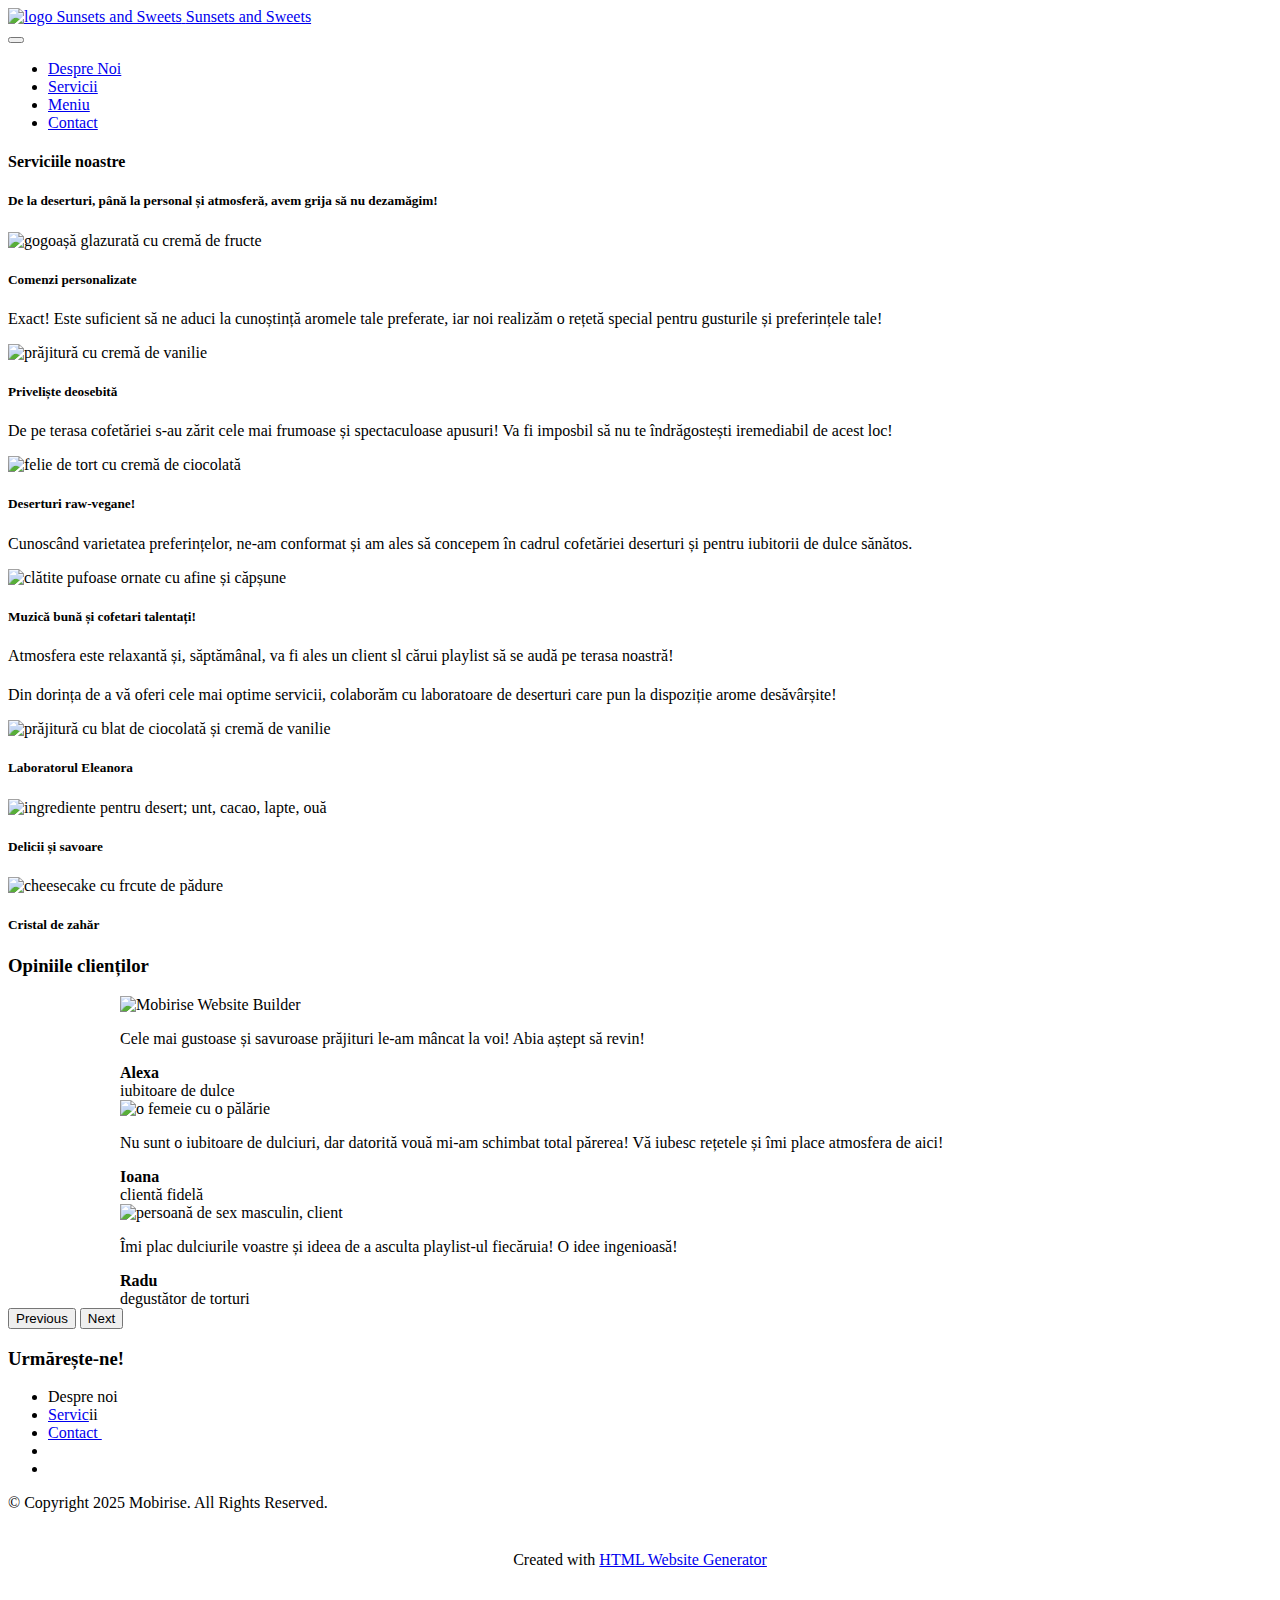
==== page1.html @ 1d91d7eb "Add files via upload" ====
<!DOCTYPE html>
<html  >
<head>
  <!-- Site made with Mobirise Website Builder v5.7.4, https://mobirise.com -->
  <meta charset="UTF-8">
  <meta http-equiv="X-UA-Compatible" content="IE=edge">
  <meta name="generator" content="Mobirise v5.7.4, mobirise.com">
  <meta name="viewport" content="width=device-width, initial-scale=1, minimum-scale=1">
  <link rel="shortcut icon" href="assets/images/logo1-96x96.png" type="image/x-icon">
  <meta name="description" content="">
  
  
  <title>Servicii</title>
  <link rel="stylesheet" href="assets/web/assets/mobirise-icons2/mobirise2.css">
  <link rel="stylesheet" href="assets/bootstrap/css/bootstrap.min.css">
  <link rel="stylesheet" href="assets/bootstrap/css/bootstrap-grid.min.css">
  <link rel="stylesheet" href="assets/bootstrap/css/bootstrap-reboot.min.css">
  <link rel="stylesheet" href="assets/socicon/css/styles.css">
  <link rel="stylesheet" href="assets/dropdown/css/style.css">
  <link rel="stylesheet" href="assets/theme/css/style.css">
  <link rel="preload" href="https://fonts.googleapis.com/css?family=Jost:100,200,300,400,500,600,700,800,900,100i,200i,300i,400i,500i,600i,700i,800i,900i&display=swap" as="style" onload="this.onload=null;this.rel='stylesheet'">
  <noscript><link rel="stylesheet" href="https://fonts.googleapis.com/css?family=Jost:100,200,300,400,500,600,700,800,900,100i,200i,300i,400i,500i,600i,700i,800i,900i&display=swap"></noscript>
  <link rel="preload" href="https://fonts.googleapis.com/css?family=Montserrat:100,200,300,400,500,600,700,800,900,100i,200i,300i,400i,500i,600i,700i,800i,900i&display=swap" as="style" onload="this.onload=null;this.rel='stylesheet'">
  <noscript><link rel="stylesheet" href="https://fonts.googleapis.com/css?family=Montserrat:100,200,300,400,500,600,700,800,900,100i,200i,300i,400i,500i,600i,700i,800i,900i&display=swap"></noscript>
  <link rel="preload" as="style" href="assets/mobirise/css/mbr-additional.css"><link rel="stylesheet" href="assets/mobirise/css/mbr-additional.css" type="text/css">

  
  
  
</head>
<body>
  
  <section data-bs-version="5.1" class="menu menu1 cid-ts4iaULDXA" once="menu" id="menu1-11">
    

    <nav class="navbar navbar-dropdown navbar-fixed-top navbar-expand-lg">
        <div class="container">
            <div class="navbar-brand">
                <span class="navbar-logo">
                    <a href="https://mobiri.se">
                        <img src="assets/images/logo1-96x96.png" alt="logo Sunsets and Sweets" style="height: 3rem;">
                    </a>
                </span>
                <span class="navbar-caption-wrap"><a class="navbar-caption text-black text-primary display-7" href="index.html">Sunsets and Sweets</a></span>
            </div>
            <button class="navbar-toggler" type="button" data-toggle="collapse" data-bs-toggle="collapse" data-target="#navbarSupportedContent" data-bs-target="#navbarSupportedContent" aria-controls="navbarNavAltMarkup" aria-expanded="false" aria-label="Toggle navigation">
                <div class="hamburger">
                    <span></span>
                    <span></span>
                    <span></span>
                    <span></span>
                </div>
            </button>
            <div class="collapse navbar-collapse" id="navbarSupportedContent">
                <ul class="navbar-nav nav-dropdown nav-right" data-app-modern-menu="true"><li class="nav-item"><a class="nav-link link text-black text-primary display-4" href="index.html">Despre Noi</a></li><li class="nav-item"><a class="nav-link link text-black text-primary display-4" href="page1.html">
                            Servicii</a></li>
                    <li class="nav-item"><a class="nav-link link text-black text-primary display-4" href="page2.html">Meniu</a>
                    </li><li class="nav-item"><a class="nav-link link text-black text-primary display-4" href="page3.html">Contact</a></li></ul>
                
                
            </div>
        </div>
    </nav>
</section>

<section data-bs-version="5.1" class="gallery3 cid-trMsyfIGLp" id="gallery3-n">
    
    
    <div class="container-fluid">
        <div class="mbr-section-head">
            <h4 class="mbr-section-title mbr-fonts-style align-center mb-0 display-2">
                <strong>Serviciile noastre</strong></h4>
            <h5 class="mbr-section-subtitle mbr-fonts-style align-center mb-0 mt-2 display-5">De la deserturi, până la personal și atmosferă, avem grija să nu dezamăgim!</h5>
        </div>
        <div class="row mt-4">
            <div class="item features-image сol-12 col-md-6 col-lg-3">
                <div class="item-wrapper">
                    <div class="item-img">
                        <img src="assets/images/gogoasa1.jpg" alt="gogoașă glazurată cu cremă de fructe">
                    </div>
                    <div class="item-content">
                        <h5 class="item-title mbr-fonts-style display-5">Comenzi personalizate</h5>
                        
                        <p class="mbr-text mbr-fonts-style mt-3 display-7">Exact! Este suficient să ne aduci la cunoștință aromele tale preferate, iar noi realizăm o rețetă special pentru gusturile și preferințele tale!</p>
                    </div>
                    
                </div>
            </div>
            <div class="item features-image сol-12 col-md-6 col-lg-3">
                <div class="item-wrapper">
                    <div class="item-img">
                        <img src="assets/images/vanilie.jpg" alt="prăjitură cu cremă de vanilie">
                    </div>
                    <div class="item-content">
                        <h5 class="item-title mbr-fonts-style display-5">Priveliște deosebită</h5>
                        
                        <p class="mbr-text mbr-fonts-style mt-3 display-7">De pe terasa cofetăriei s-au zărit cele mai frumoase și spectaculoase apusuri! Va fi imposbil să nu te îndrăgostești iremediabil de acest loc!</p>
                    </div>
                    
                </div>
            </div>
            <div class="item features-image сol-12 col-md-6 col-lg-3">
                <div class="item-wrapper">
                    <div class="item-img">
                        <img src="assets/images/cake-1.jpg" alt="felie de tort cu cremă de ciocolată">
                    </div>
                    <div class="item-content">
                        <h5 class="item-title mbr-fonts-style display-5">Deserturi raw-vegane!<strong></strong></h5>
                        
                        <p class="mbr-text mbr-fonts-style mt-3 display-7">Cunoscând varietatea preferințelor, ne-am conformat și am ales să concepem în cadrul cofetăriei deserturi și pentru iubitorii de dulce sănătos.</p>
                    </div>
                    
                </div>
            </div>
            <div class="item features-image сol-12 col-md-6 col-lg-3">
                <div class="item-wrapper">
                    <div class="item-img">
                        <img src="assets/images/fluffy22.jpg" alt="clătite pufoase ornate cu afine și căpșune" title="">
                    </div>
                    <div class="item-content">
                        <h5 class="item-title mbr-fonts-style display-5">Muzică bună și cofetari talentați!</h5>
                        
                        <p class="mbr-text mbr-fonts-style mt-3 display-7">Atmosfera este relaxantă și, săptămânal, va fi ales un client sl cărui playlist să se audă pe terasa noastră!</p>
                    </div>
                    
                </div>
            </div>
        </div>
    </div>
</section>

<section data-bs-version="5.1" class="content5 cid-ts44jrWqk8" id="content5-z">
    
    <div class="container">
        <div class="row justify-content-center">
            <div class="col-md-12 col-lg-10">
                
                <h4 class="mbr-section-subtitle mbr-fonts-style mb-4 display-5"></h4>
                <p class="mbr-text mbr-fonts-style display-7">Din dorința de a vă oferi cele mai optime servicii, colaborăm cu laboratoare de deserturi care pun la dispoziție arome desăvârșite!</p>
            </div>
        </div>
    </div>
</section>

<section data-bs-version="5.1" class="clients2 cid-ts3I6f1Ilp" id="clients2-w">

    

    
    
    <div class="container">
        <div class="row justify-content-center">
            <div class="card col-12 col-md-6 col-lg-4">
                <div class="card-wrapper">
                    <div class="img-wrapper">
                        <img src="assets/images/mbr-280x187.jpg" alt="prăjitură cu blat de ciocolată și cremă de vanilie">
                    </div>
                    <div class="card-box align-center">
                        
                        <h5 class="card-title mbr-fonts-style mb-3 display-5">
                            <strong>Laboratorul Eleanora</strong></h5>
                        <p class="mbr-text mbr-fonts-style mb-4 display-4"></p>
                        <div class="mbr-section-btn mt-3"><a class="btn btn-primary-outline display-4" href="https://mobiri.se"></a></div>
                    </div>
                </div>
            </div>
            <div class="card col-12 col-md-6 col-lg-4">
                <div class="card-wrapper">
                    <div class="img-wrapper">
                        <img src="assets/images/mbr-1-280x187.jpg" alt="ingrediente pentru desert; unt, cacao, lapte, ouă">
                    </div>
                    <div class="card-box align-center">
                        
                        <h5 class="card-title mbr-fonts-style mb-3 display-5"><strong>Delicii și savoare</strong></h5>
                        <p class="mbr-text mbr-fonts-style mb-4 display-4"></p>
                        <div class="mbr-section-btn mt-3"><a class="btn btn-primary-outline display-4" href="https://mobiri.se"></a></div>
                    </div>
                </div>
            </div>
            <div class="card col-12 col-md-6 col-lg-4">
                <div class="card-wrapper">
                    <div class="img-wrapper">
                        <img src="assets/images/mbr-2-280x187.jpg" alt="cheesecake cu frcute de pădure">
                    </div>
                    <div class="card-box align-center">
                        
                        <h5 class="card-title mbr-fonts-style mb-3 display-5"><strong>Cristal de zahăr</strong></h5>
                        <p class="mbr-text mbr-fonts-style mb-4 display-4"></p>
                        <div class="mbr-section-btn mt-3"><a class="btn btn-primary-outline display-4" href="https://mobiri.se"></a></div>
                    </div>
                </div>
            </div>
            
        </div>
    </div>
</section>

<section data-bs-version="5.1" class="people5 mbr-embla cid-ts43Womy3e" id="people5-y">

    

    
    

    <div class="position-relative text-center">
        <h3 class="mb-4 mbr-fonts-style display-2">
            <strong>Opiniile clienților</strong></h3>

        <div class="embla" data-skip-snaps="true" data-align="center" data-auto-play-interval="5" data-draggable="true">
            <div class="embla__viewport container-fluid">
                <div class="embla__container">
                    <div class="embla__slide slider-image item" style="margin-left: 7rem; margin-right: 7rem;">
                        <div class="user">
                            <div class="user_image">
                                <div class="item-wrapper position-relative">
                                    <img src="assets/images/team3.jpg" alt="Mobirise Website Builder">
                                </div>
                            </div>
                            <div class="user_text mb-4">
                                <p class="mbr-fonts-style display-7">Cele mai gustoase și savuroase prăjituri le-am mâncat la voi! Abia aștept să revin!</p>
                            </div>
                            <div class="user_name mbr-fonts-style mb-2 display-7">
                                <strong>Alexa</strong>
                            </div>
                            <div class="user_desk mbr-fonts-style display-7">iubitoare de dulce</div>
                        </div>
                    </div>
                    <div class="embla__slide slider-image item" style="margin-left: 7rem; margin-right: 7rem;">
                        <div class="user">
                            <div class="user_image">
                                <div class="item-wrapper position-relative">
                                    <img src="assets/images/mbr-400x267.jpg" alt="o femeie cu o pălărie">
                                </div>
                            </div>
                            <div class="user_text mb-4">
                                <p class="mbr-fonts-style display-7">Nu sunt o iubitoare de dulciuri, dar datorită vouă mi-am schimbat total părerea! Vă iubesc rețetele și îmi place atmosfera de aici!<br></p>
                            </div>
                            <div class="user_name mbr-fonts-style mb-2 display-7">
                                <strong>Ioana</strong></div>
                            <div class="user_desk mbr-fonts-style display-7">clientă fidelă</div>
                        </div>
                    </div><div class="embla__slide slider-image item" style="margin-left: 7rem; margin-right: 7rem;">
                        <div class="user">
                            <div class="user_image">
                                <div class="item-wrapper position-relative">
                                    <img src="assets/images/mbr-400x380.png" alt="persoană de sex masculin, client" data-slide-to="2" data-bs-slide-to="3">
                                </div>
                            </div>
                            <div class="user_text mb-4">
                                <p class="mbr-fonts-style display-7">Îmi plac dulciurile voastre și ideea de a asculta playlist-ul fiecăruia! O idee ingenioasă!<br></p>
                            </div>
                            <div class="user_name mbr-fonts-style mb-2 display-7"><strong>Radu</strong></div>
                            <div class="user_desk mbr-fonts-style display-7">degustător de torturi</div>
                        </div>
                    </div>
                    
                </div>
            </div>
            <button class="embla__button embla__button--prev">
                <span class="mobi-mbri mobi-mbri-arrow-prev mbr-iconfont" aria-hidden="true"></span>
                <span class="sr-only visually-hidden visually-hidden">Previous</span>
            </button>
            <button class="embla__button embla__button--next">
                <span class="mobi-mbri mobi-mbri-arrow-next mbr-iconfont" aria-hidden="true"></span>
                <span class="sr-only visually-hidden visually-hidden">Next</span>
            </button>
        </div>
    </div>
</section>

<section data-bs-version="5.1" class="share3 cid-ts4lxhiQmR" id="share3-13">
    
     
    
    
    

    <div class="container">
        <div class="media-container-row">
            <div class="col-12">
                <h3 class="mbr-section-title align-center mb-3 mbr-fonts-style display-5">
                    <strong>Urmărește-ne!</strong>
                </h3>
                <div class="social-list align-center">
                   
                    <a class="iconfont-wrapper bg-facebook m-2 " target="_blank" href="https://www.facebook.com/">
                            <span class="socicon-facebook socicon"></span>
                        </a>
                        <a class="iconfont-wrapper bg-twitter m-2" href="https://twitter.com/home" target="_blank">
                            <span class="socicon-twitter socicon"></span>
                        </a>
                        <a class="iconfont-wrapper bg-instagram m-2" href="https://www.instagram.com/" target="_blank">
                            <span class="socicon-instagram socicon"></span>
                        </a>
                        
                        
                        
                        
                        
                        
                        
                        
                </div>
            </div>
        </div>
    </div>
</section>

<section data-bs-version="5.1" class="footer3 cid-trMpQEcaLB" once="footers" id="footer3-8">

    

    

    <div class="container">
        <div class="media-container-row align-center mbr-white">
            <div class="row row-links">
                <ul class="foot-menu">
                    
                    
                    
                    
                    
                <li class="foot-menu-item mbr-fonts-style display-7">Despre noi</li><li class="foot-menu-item mbr-fonts-style display-7">
                        <a class="text-white" href="#" target="_blank">Servic</a>ii</li><li class="foot-menu-item mbr-fonts-style display-7">
                        <a class="text-white" href="#" target="_blank">Contact&nbsp;</a></li><li class="foot-menu-item mbr-fonts-style display-7"></li><li class="foot-menu-item mbr-fonts-style display-7"></li></ul>
            </div>
            <div class="row social-row">
                <div class="social-list align-right pb-2">
                    
                    
                    
                    
                    
                    
                <div class="soc-item">
                        <a href="https://twitter.com/mobirise" target="_blank">
                            <span class="socicon-twitter socicon mbr-iconfont mbr-iconfont-social"></span>
                        </a>
                    </div><div class="soc-item">
                        <a href="https://www.facebook.com/" target="_blank">
                            <span class="mbr-iconfont mbr-iconfont-social socicon-facebook socicon"></span>
                        </a>
                    </div><div class="soc-item">
                        <a href="https://www.youtube.com/" target="_blank">
                            <span class="mbr-iconfont mbr-iconfont-social socicon-youtube socicon"></span>
                        </a>
                    </div><div class="soc-item">
                        <a href="https://instagram.com/" target="_blank">
                            <span class="mbr-iconfont mbr-iconfont-social socicon-instagram socicon"></span>
                        </a>
                    </div><div class="soc-item">
                        <a href="https://plus.google.com/" target="_blank">
                            <span class="mbr-iconfont mbr-iconfont-social socicon-googleplus socicon"></span>
                        </a>
                    </div><div class="soc-item">
                        <a href="https://www.behance.net/" target="_blank">
                            <span class="mbr-iconfont mbr-iconfont-social socicon-behance socicon"></span>
                        </a>
                    </div></div>
            </div>
            <div class="row row-copirayt">
                <p class="mbr-text mb-0 mbr-fonts-style mbr-white align-center display-7">
                    © Copyright 2025 Mobirise. All Rights Reserved.
                </p>
            </div>
        </div>
    </div>
</section><section class="display-7" style="padding: 0;align-items: center;justify-content: center;flex-wrap: wrap;    align-content: center;display: flex;position: relative;height: 4rem;"><a href="https://mobiri.se/2928227" style="flex: 1 1;height: 4rem;position: absolute;width: 100%;z-index: 1;"><img alt="" style="height: 4rem;" src="[data-uri]"></a><p style="margin: 0;text-align: center;" class="display-7">Created with &#8204;</p><a style="z-index:1" href="https://mobirise.com/html-builder.html">HTML Website Generator</a></section><script src="assets/bootstrap/js/bootstrap.bundle.min.js"></script>  <script src="assets/smoothscroll/smooth-scroll.js"></script>  <script src="assets/ytplayer/index.js"></script>  <script src="assets/embla/embla.min.js"></script>  <script src="assets/embla/script.js"></script>  <script src="assets/dropdown/js/navbar-dropdown.js"></script>  <script src="assets/theme/js/script.js"></script>  
  
  
</body>
</html>
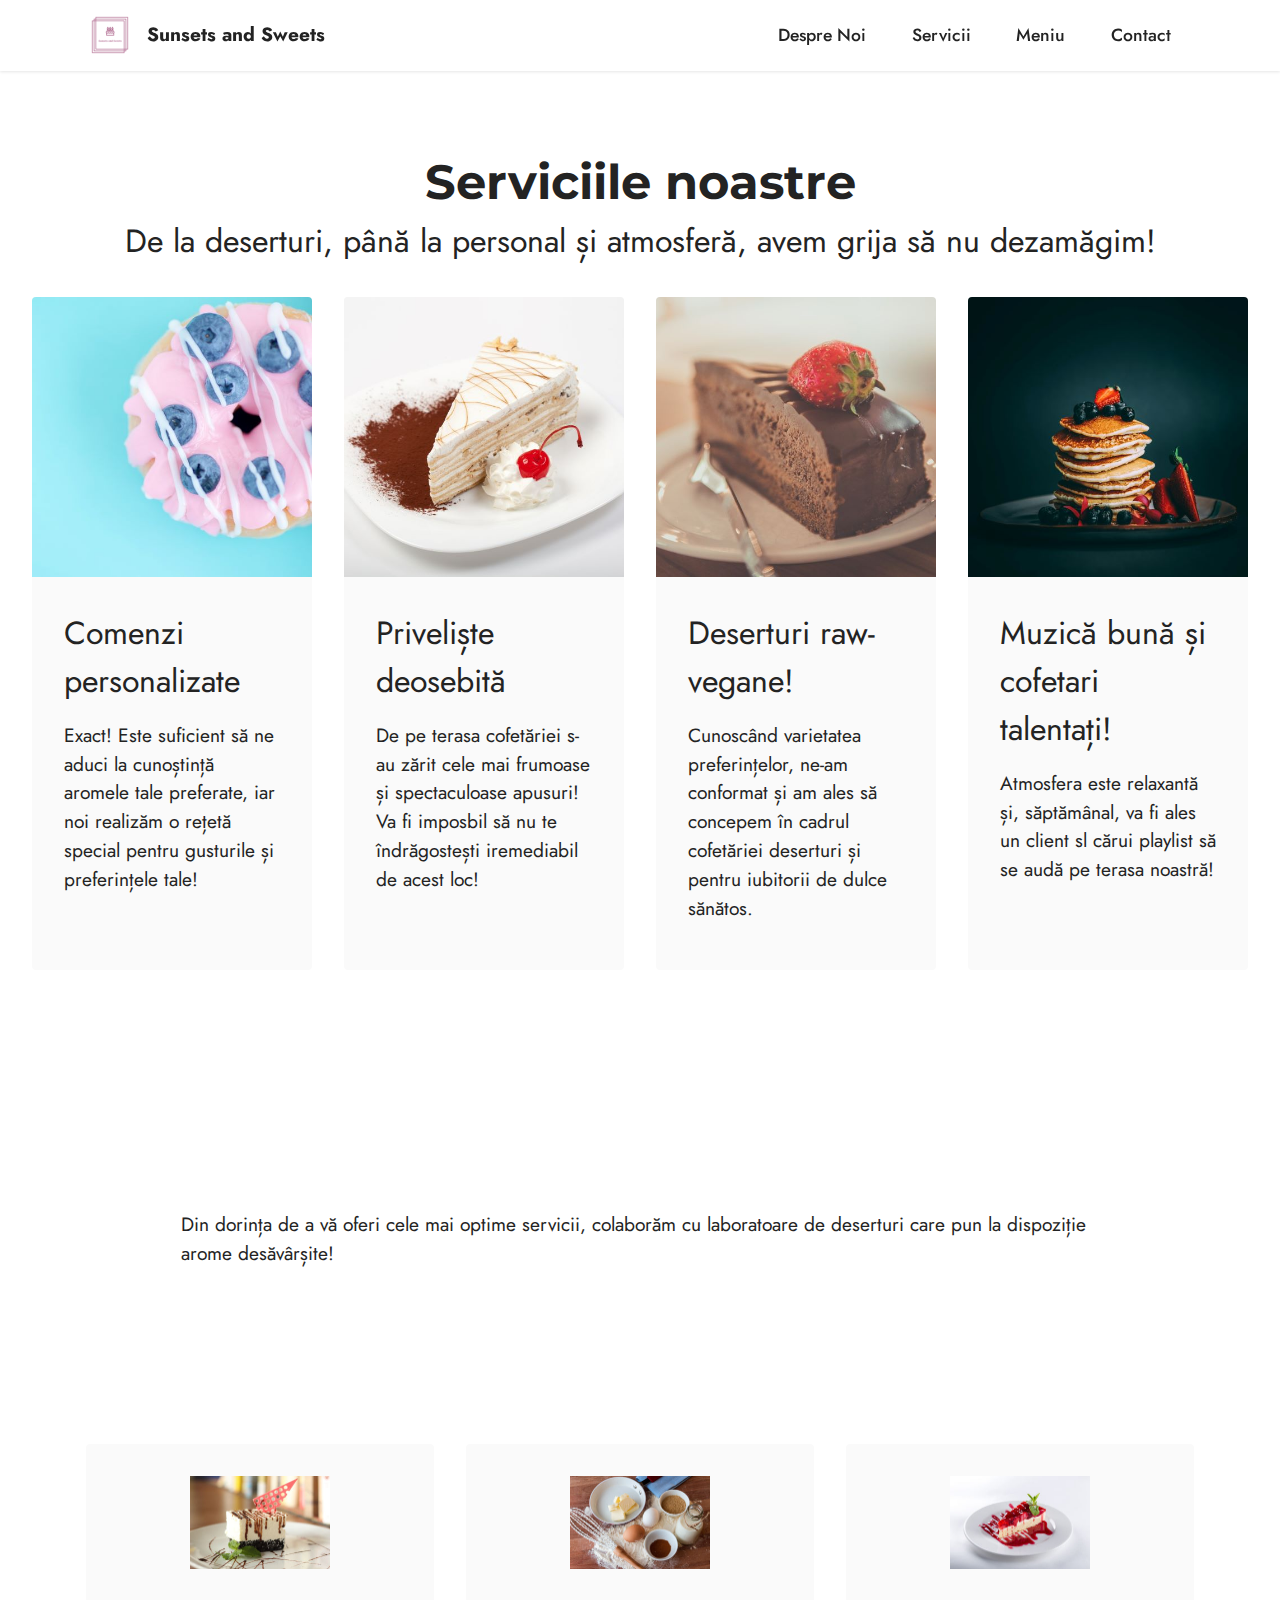
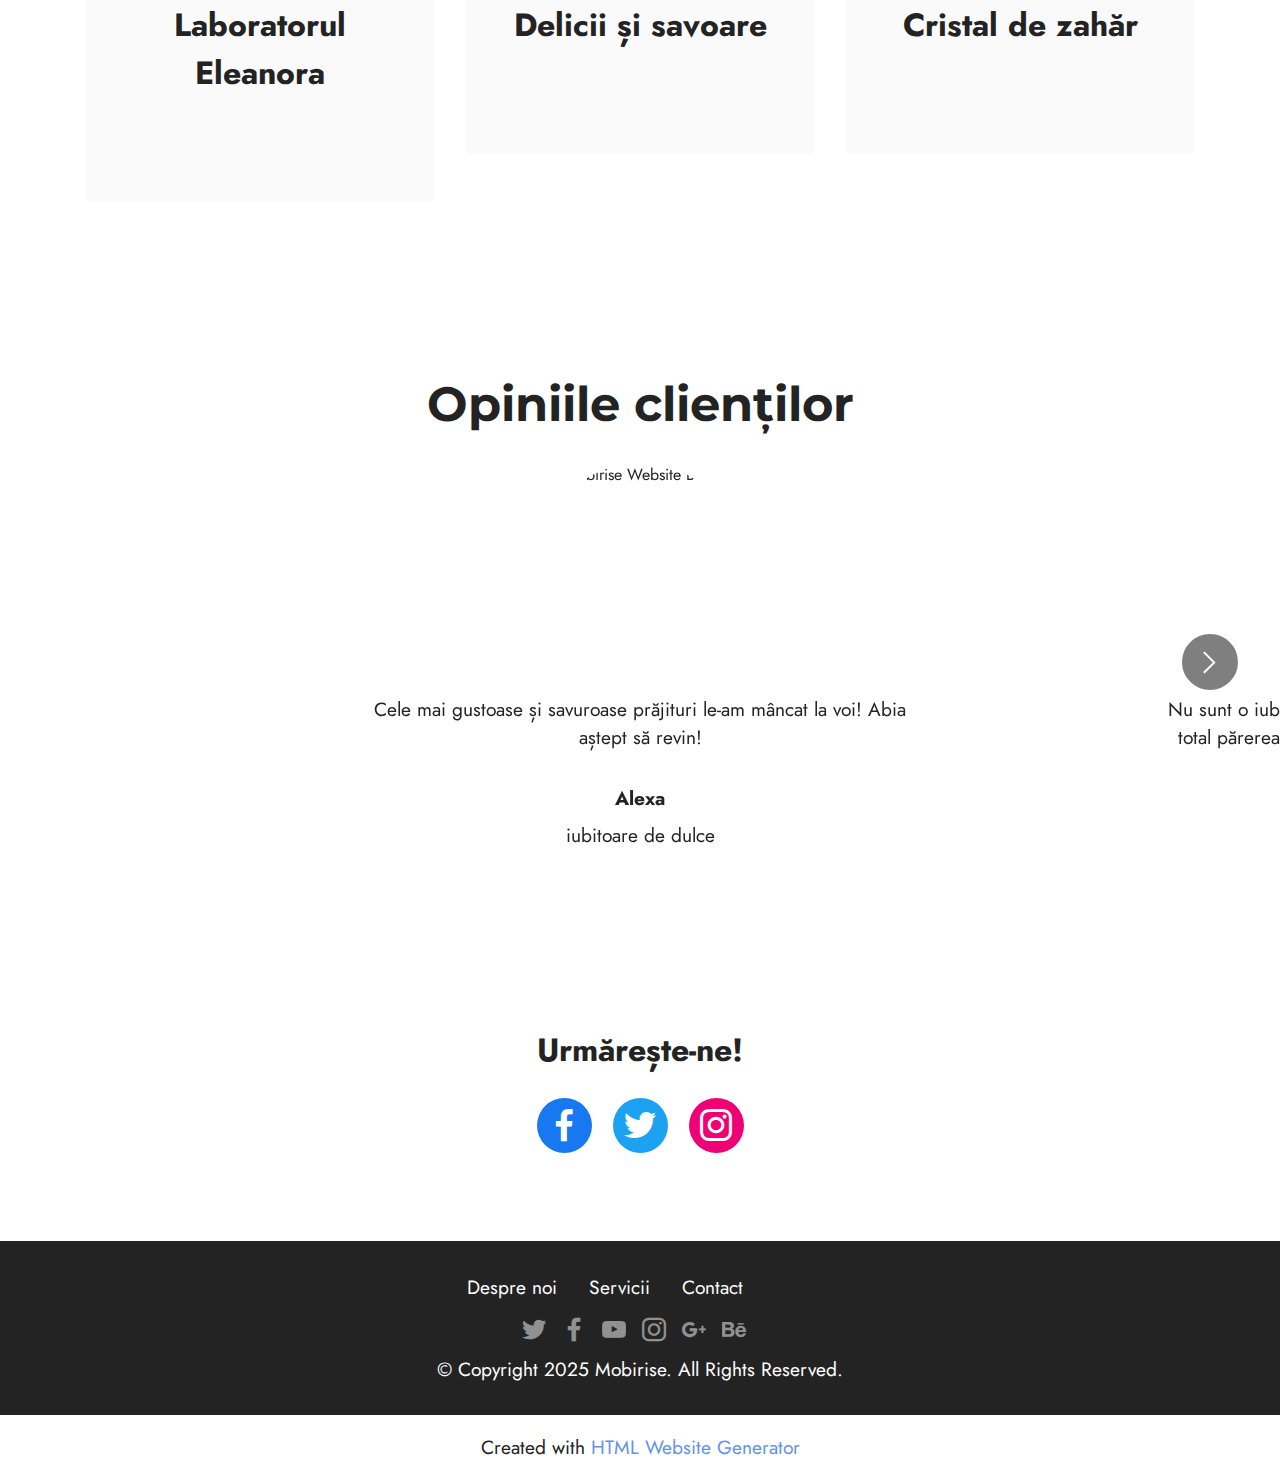
==== commit cb42518a: "Add files via upload" ====
--- a/page1.html
+++ b/page1.html
@@ -1,5 +1,5 @@
 <!DOCTYPE html>
-<html  >
+<html lang="ro"  >
 <head>
   <!-- Site made with Mobirise Website Builder v5.7.4, https://mobirise.com -->
   <meta charset="UTF-8">
--- a/assets/web/assets/mobirise-icons2/mobirise2.css
+++ b/assets/web/assets/mobirise-icons2/mobirise2.css
@@ -0,0 +1,498 @@
+@font-face {
+  font-family: 'Moririse2';
+  font-display: swap;
+  src:  url('mobirise2.eot?f2bix4');
+  src:  url('mobirise2.eot?f2bix4#iefix') format('embedded-opentype'),
+    url('mobirise2.ttf?f2bix4') format('truetype'),
+    url('mobirise2.woff?f2bix4') format('woff'),
+    url('mobirise2.svg?f2bix4#mobirise2') format('svg');
+  font-weight: normal;
+  font-style: normal;
+}
+
+[class^="mobi-"], [class*=" mobi-"] {
+  /* use !important to prevent issues with browser extensions that change fonts */
+  font-family: 'Moririse2' !important;
+  speak: none;
+  font-style: normal;
+  font-weight: normal;
+  font-variant: normal;
+  text-transform: none;
+  line-height: 1;
+
+  /* Better Font Rendering =========== */
+  -webkit-font-smoothing: antialiased;
+  -moz-osx-font-smoothing: grayscale;
+}
+
+.mobi-mbri-add-submenu:before {
+  content: "\e900";
+}
+.mobi-mbri-alert:before {
+  content: "\e901";
+}
+.mobi-mbri-align-center:before {
+  content: "\e902";
+}
+.mobi-mbri-align-justify:before {
+  content: "\e903";
+}
+.mobi-mbri-align-left:before {
+  content: "\e904";
+}
+.mobi-mbri-align-right:before {
+  content: "\e905";
+}
+.mobi-mbri-android:before {
+  content: "\e906";
+}
+.mobi-mbri-apple:before {
+  content: "\e907";
+}
+.mobi-mbri-arrow-down:before {
+  content: "\e908";
+}
+.mobi-mbri-arrow-next:before {
+  content: "\e909";
+}
+.mobi-mbri-arrow-prev:before {
+  content: "\e90a";
+}
+.mobi-mbri-arrow-up:before {
+  content: "\e90b";
+}
+.mobi-mbri-bold:before {
+  content: "\e90c";
+}
+.mobi-mbri-bookmark:before {
+  content: "\e90d";
+}
+.mobi-mbri-bootstrap:before {
+  content: "\e90e";
+}
+.mobi-mbri-briefcase:before {
+  content: "\e90f";
+}
+.mobi-mbri-browse:before {
+  content: "\e910";
+}
+.mobi-mbri-bulleted-list:before {
+  content: "\e911";
+}
+.mobi-mbri-calendar:before {
+  content: "\e912";
+}
+.mobi-mbri-camera:before {
+  content: "\e913";
+}
+.mobi-mbri-cart-add:before {
+  content: "\e914";
+}
+.mobi-mbri-cart-full:before {
+  content: "\e915";
+}
+.mobi-mbri-cash:before {
+  content: "\e916";
+}
+.mobi-mbri-change-style:before {
+  content: "\e917";
+}
+.mobi-mbri-chat:before {
+  content: "\e918";
+}
+.mobi-mbri-clock:before {
+  content: "\e919";
+}
+.mobi-mbri-close:before {
+  content: "\e91a";
+}
+.mobi-mbri-cloud:before {
+  content: "\e91b";
+}
+.mobi-mbri-code:before {
+  content: "\e91c";
+}
+.mobi-mbri-contact-form:before {
+  content: "\e91d";
+}
+.mobi-mbri-credit-card:before {
+  content: "\e91e";
+}
+.mobi-mbri-cursor-click:before {
+  content: "\e91f";
+}
+.mobi-mbri-cust-feedback:before {
+  content: "\e920";
+}
+.mobi-mbri-database:before {
+  content: "\e921";
+}
+.mobi-mbri-delivery:before {
+  content: "\e922";
+}
+.mobi-mbri-desktop:before {
+  content: "\e923";
+}
+.mobi-mbri-devices:before {
+  content: "\e924";
+}
+.mobi-mbri-down:before {
+  content: "\e925";
+}
+.mobi-mbri-download-2:before {
+  content: "\e926";
+}
+.mobi-mbri-download:before {
+  content: "\e927";
+}
+.mobi-mbri-drag-n-drop-2:before {
+  content: "\e928";
+}
+.mobi-mbri-drag-n-drop:before {
+  content: "\e929";
+}
+.mobi-mbri-edit-2:before {
+  content: "\e92a";
+}
+.mobi-mbri-edit:before {
+  content: "\e92b";
+}
+.mobi-mbri-error:before {
+  content: "\e92c";
+}
+.mobi-mbri-extension:before {
+  content: "\e92d";
+}
+.mobi-mbri-features:before {
+  content: "\e92e";
+}
+.mobi-mbri-file:before {
+  content: "\e92f";
+}
+.mobi-mbri-flag:before {
+  content: "\e930";
+}
+.mobi-mbri-folder:before {
+  content: "\e931";
+}
+.mobi-mbri-gift:before {
+  content: "\e932";
+}
+.mobi-mbri-github:before {
+  content: "\e933";
+}
+.mobi-mbri-globe-2:before {
+  content: "\e934";
+}
+.mobi-mbri-globe:before {
+  content: "\e935";
+}
+.mobi-mbri-growing-chart:before {
+  content: "\e936";
+}
+.mobi-mbri-hearth:before {
+  content: "\e937";
+}
+.mobi-mbri-help:before {
+  content: "\e938";
+}
+.mobi-mbri-home:before {
+  content: "\e939";
+}
+.mobi-mbri-hot-cup:before {
+  content: "\e93a";
+}
+.mobi-mbri-idea:before {
+  content: "\e93b";
+}
+.mobi-mbri-image-gallery:before {
+  content: "\e93c";
+}
+.mobi-mbri-image-slider:before {
+  content: "\e93d";
+}
+.mobi-mbri-info:before {
+  content: "\e93e";
+}
+.mobi-mbri-italic:before {
+  content: "\e93f";
+}
+.mobi-mbri-key:before {
+  content: "\e940";
+}
+.mobi-mbri-laptop:before {
+  content: "\e941";
+}
+.mobi-mbri-layers:before {
+  content: "\e942";
+}
+.mobi-mbri-left-right:before {
+  content: "\e943";
+}
+.mobi-mbri-left:before {
+  content: "\e944";
+}
+.mobi-mbri-letter:before {
+  content: "\e945";
+}
+.mobi-mbri-like:before {
+  content: "\e946";
+}
+.mobi-mbri-link:before {
+  content: "\e947";
+}
+.mobi-mbri-lock:before {
+  content: "\e948";
+}
+.mobi-mbri-login:before {
+  content: "\e949";
+}
+.mobi-mbri-logout:before {
+  content: "\e94a";
+}
+.mobi-mbri-magic-stick:before {
+  content: "\e94b";
+}
+.mobi-mbri-map-pin:before {
+  content: "\e94c";
+}
+.mobi-mbri-menu:before {
+  content: "\e94d";
+}
+.mobi-mbri-mobile-2:before {
+  content: "\e94e";
+}
+.mobi-mbri-mobile-horizontal:before {
+  content: "\e94f";
+}
+.mobi-mbri-mobile:before {
+  content: "\e950";
+}
+.mobi-mbri-mobirise:before {
+  content: "\e951";
+}
+.mobi-mbri-more-horizontal:before {
+  content: "\e952";
+}
+.mobi-mbri-more-vertical:before {
+  content: "\e953";
+}
+.mobi-mbri-music:before {
+  content: "\e954";
+}
+.mobi-mbri-new-file:before {
+  content: "\e955";
+}
+.mobi-mbri-numbered-list:before {
+  content: "\e956";
+}
+.mobi-mbri-opened-folder:before {
+  content: "\e957";
+}
+.mobi-mbri-pages:before {
+  content: "\e958";
+}
+.mobi-mbri-paper-plane:before {
+  content: "\e959";
+}
+.mobi-mbri-paperclip:before {
+  content: "\e95a";
+}
+.mobi-mbri-phone:before {
+  content: "\e95b";
+}
+.mobi-mbri-photo:before {
+  content: "\e95c";
+}
+.mobi-mbri-photos:before {
+  content: "\e95d";
+}
+.mobi-mbri-pin:before {
+  content: "\e95e";
+}
+.mobi-mbri-play:before {
+  content: "\e95f";
+}
+.mobi-mbri-plus:before {
+  content: "\e960";
+}
+.mobi-mbri-preview:before {
+  content: "\e961";
+}
+.mobi-mbri-print:before {
+  content: "\e962";
+}
+.mobi-mbri-protect:before {
+  content: "\e963";
+}
+.mobi-mbri-question:before {
+  content: "\e964";
+}
+.mobi-mbri-quote-left:before {
+  content: "\e965";
+}
+.mobi-mbri-quote-right:before {
+  content: "\e966";
+}
+.mobi-mbri-redo:before {
+  content: "\e967";
+}
+.mobi-mbri-refresh:before {
+  content: "\e968";
+}
+.mobi-mbri-responsive-2:before {
+  content: "\e969";
+}
+.mobi-mbri-responsive:before {
+  content: "\e96a";
+}
+.mobi-mbri-right:before {
+  content: "\e96b";
+}
+.mobi-mbri-rocket:before {
+  content: "\e96c";
+}
+.mobi-mbri-sad-face:before {
+  content: "\e96d";
+}
+.mobi-mbri-sale:before {
+  content: "\e96e";
+}
+.mobi-mbri-save:before {
+  content: "\e96f";
+}
+.mobi-mbri-search:before {
+  content: "\e970";
+}
+.mobi-mbri-setting-2:before {
+  content: "\e971";
+}
+.mobi-mbri-setting-3:before {
+  content: "\e972";
+}
+.mobi-mbri-setting:before {
+  content: "\e973";
+}
+.mobi-mbri-share:before {
+  content: "\e974";
+}
+.mobi-mbri-shopping-bag:before {
+  content: "\e975";
+}
+.mobi-mbri-shopping-basket:before {
+  content: "\e976";
+}
+.mobi-mbri-shopping-cart:before {
+  content: "\e977";
+}
+.mobi-mbri-sites:before {
+  content: "\e978";
+}
+.mobi-mbri-smile-face:before {
+  content: "\e979";
+}
+.mobi-mbri-speed:before {
+  content: "\e97a";
+}
+.mobi-mbri-star:before {
+  content: "\e97b";
+}
+.mobi-mbri-success:before {
+  content: "\e97c";
+}
+.mobi-mbri-sun:before {
+  content: "\e97d";
+}
+.mobi-mbri-sun2:before {
+  content: "\e97e";
+}
+.mobi-mbri-tablet-vertical:before {
+  content: "\e97f";
+}
+.mobi-mbri-tablet:before {
+  content: "\e980";
+}
+.mobi-mbri-target:before {
+  content: "\e981";
+}
+.mobi-mbri-timer:before {
+  content: "\e982";
+}
+.mobi-mbri-to-ftp:before {
+  content: "\e983";
+}
+.mobi-mbri-to-local-drive:before {
+  content: "\e984";
+}
+.mobi-mbri-touch-swipe:before {
+  content: "\e985";
+}
+.mobi-mbri-touch:before {
+  content: "\e986";
+}
+.mobi-mbri-trash:before {
+  content: "\e987";
+}
+.mobi-mbri-underline:before {
+  content: "\e988";
+}
+.mobi-mbri-undo:before {
+  content: "\e989";
+}
+.mobi-mbri-unlink:before {
+  content: "\e98a";
+}
+.mobi-mbri-unlock:before {
+  content: "\e98b";
+}
+.mobi-mbri-up-down:before {
+  content: "\e98c";
+}
+.mobi-mbri-up:before {
+  content: "\e98d";
+}
+.mobi-mbri-update:before {
+  content: "\e98e";
+}
+.mobi-mbri-upload-2:before {
+  content: "\e98f";
+}
+.mobi-mbri-upload:before {
+  content: "\e990";
+}
+.mobi-mbri-user-2:before {
+  content: "\e991";
+}
+.mobi-mbri-user:before {
+  content: "\e992";
+}
+.mobi-mbri-users:before {
+  content: "\e993";
+}
+.mobi-mbri-video-play:before {
+  content: "\e994";
+}
+.mobi-mbri-video:before {
+  content: "\e995";
+}
+.mobi-mbri-watch:before {
+  content: "\e996";
+}
+.mobi-mbri-website-theme-2:before {
+  content: "\e997";
+}
+.mobi-mbri-website-theme:before {
+  content: "\e998";
+}
+.mobi-mbri-wifi:before {
+  content: "\e999";
+}
+.mobi-mbri-windows:before {
+  content: "\e99a";
+}
+.mobi-mbri-zoom-in:before {
+  content: "\e99b";
+}
+.mobi-mbri-zoom-out:before {
+  content: "\e99c";
+}
--- a/assets/socicon/css/styles.css
+++ b/assets/socicon/css/styles.css
@@ -0,0 +1,934 @@
+@charset "UTF-8";
+
+@font-face {
+  font-family: 'Socicon';
+  src:  url('../fonts/socicon.eot');
+  src:  url('../fonts/socicon.eot?#iefix') format('embedded-opentype'),
+    url('../fonts/socicon.woff2') format('woff2'),
+    url('../fonts/socicon.ttf') format('truetype'),
+    url('../fonts/socicon.woff') format('woff'),
+    url('../fonts/socicon.svg#socicon') format('svg');
+  font-weight: normal;
+  font-style: normal;
+  font-display: swap;
+}
+
+[data-icon]:before {
+  font-family: "socicon" !important;
+  content: attr(data-icon);
+  font-style: normal !important;
+  font-weight: normal !important;
+  font-variant: normal !important;
+  text-transform: none !important;
+  speak: none;
+  line-height: 1;
+  -webkit-font-smoothing: antialiased;
+  -moz-osx-font-smoothing: grayscale;
+}
+
+[class^="socicon-"], [class*=" socicon-"] {
+  /* use !important to prevent issues with browser extensions that change fonts */
+  font-family: 'Socicon' !important;
+  speak: none;
+  font-style: normal;
+  font-weight: normal;
+  font-variant: normal;
+  text-transform: none;
+  line-height: 1;
+
+  /* Better Font Rendering =========== */
+  -webkit-font-smoothing: antialiased;
+  -moz-osx-font-smoothing: grayscale;
+}
+
+.socicon-eitaa:before {
+  content: "\e97c";
+}
+.socicon-soroush:before {
+  content: "\e97d";
+}
+.socicon-bale:before {
+  content: "\e97e";
+}
+.socicon-zazzle:before {
+  content: "\e97b";
+}
+.socicon-society6:before {
+  content: "\e97a";
+}
+.socicon-redbubble:before {
+  content: "\e979";
+}
+.socicon-avvo:before {
+  content: "\e978";
+}
+.socicon-stitcher:before {
+  content: "\e977";
+}
+.socicon-googlehangouts:before {
+  content: "\e974";
+}
+.socicon-dlive:before {
+  content: "\e975";
+}
+.socicon-vsco:before {
+  content: "\e976";
+}
+.socicon-flipboard:before {
+  content: "\e973";
+}
+.socicon-ubuntu:before {
+  content: "\e958";
+}
+.socicon-artstation:before {
+  content: "\e959";
+}
+.socicon-invision:before {
+  content: "\e95a";
+}
+.socicon-torial:before {
+  content: "\e95b";
+}
+.socicon-collectorz:before {
+  content: "\e95c";
+}
+.socicon-seenthis:before {
+  content: "\e95d";
+}
+.socicon-googleplaymusic:before {
+  content: "\e95e";
+}
+.socicon-debian:before {
+  content: "\e95f";
+}
+.socicon-filmfreeway:before {
+  content: "\e960";
+}
+.socicon-gnome:before {
+  content: "\e961";
+}
+.socicon-itchio:before {
+  content: "\e962";
+}
+.socicon-jamendo:before {
+  content: "\e963";
+}
+.socicon-mix:before {
+  content: "\e964";
+}
+.socicon-sharepoint:before {
+  content: "\e965";
+}
+.socicon-tinder:before {
+  content: "\e966";
+}
+.socicon-windguru:before {
+  content: "\e967";
+}
+.socicon-cdbaby:before {
+  content: "\e968";
+}
+.socicon-elementaryos:before {
+  content: "\e969";
+}
+.socicon-stage32:before {
+  content: "\e96a";
+}
+.socicon-tiktok:before {
+  content: "\e96b";
+}
+.socicon-gitter:before {
+  content: "\e96c";
+}
+.socicon-letterboxd:before {
+  content: "\e96d";
+}
+.socicon-threema:before {
+  content: "\e96e";
+}
+.socicon-splice:before {
+  content: "\e96f";
+}
+.socicon-metapop:before {
+  content: "\e970";
+}
+.socicon-naver:before {
+  content: "\e971";
+}
+.socicon-remote:before {
+  content: "\e972";
+}
+.socicon-internet:before {
+  content: "\e957";
+}
+.socicon-moddb:before {
+  content: "\e94b";
+}
+.socicon-indiedb:before {
+  content: "\e94c";
+}
+.socicon-traxsource:before {
+  content: "\e94d";
+}
+.socicon-gamefor:before {
+  content: "\e94e";
+}
+.socicon-pixiv:before {
+  content: "\e94f";
+}
+.socicon-myanimelist:before {
+  content: "\e950";
+}
+.socicon-blackberry:before {
+  content: "\e951";
+}
+.socicon-wickr:before {
+  content: "\e952";
+}
+.socicon-spip:before {
+  content: "\e953";
+}
+.socicon-napster:before {
+  content: "\e954";
+}
+.socicon-beatport:before {
+  content: "\e955";
+}
+.socicon-hackerone:before {
+  content: "\e956";
+}
+.socicon-hackernews:before {
+  content: "\e946";
+}
+.socicon-smashwords:before {
+  content: "\e947";
+}
+.socicon-kobo:before {
+  content: "\e948";
+}
+.socicon-bookbub:before {
+  content: "\e949";
+}
+.socicon-mailru:before {
+  content: "\e94a";
+}
+.socicon-gitlab:before {
+  content: "\e945";
+}
+.socicon-instructables:before {
+  content: "\e944";
+}
+.socicon-portfolio:before {
+  content: "\e943";
+}
+.socicon-codered:before {
+  content: "\e940";
+}
+.socicon-origin:before {
+  content: "\e941";
+}
+.socicon-nextdoor:before {
+  content: "\e942";
+}
+.socicon-udemy:before {
+  content: "\e93f";
+}
+.socicon-livemaster:before {
+  content: "\e93e";
+}
+.socicon-crunchbase:before {
+  content: "\e93b";
+}
+.socicon-homefy:before {
+  content: "\e93c";
+}
+.socicon-calendly:before {
+  content: "\e93d";
+}
+.socicon-realtor:before {
+  content: "\e90f";
+}
+.socicon-tidal:before {
+  content: "\e910";
+}
+.socicon-qobuz:before {
+  content: "\e911";
+}
+.socicon-natgeo:before {
+  content: "\e912";
+}
+.socicon-mastodon:before {
+  content: "\e913";
+}
+.socicon-unsplash:before {
+  content: "\e914";
+}
+.socicon-homeadvisor:before {
+  content: "\e915";
+}
+.socicon-angieslist:before {
+  content: "\e916";
+}
+.socicon-codepen:before {
+  content: "\e917";
+}
+.socicon-slack:before {
+  content: "\e918";
+}
+.socicon-openaigym:before {
+  content: "\e919";
+}
+.socicon-logmein:before {
+  content: "\e91a";
+}
+.socicon-fiverr:before {
+  content: "\e91b";
+}
+.socicon-gotomeeting:before {
+  content: "\e91c";
+}
+.socicon-aliexpress:before {
+  content: "\e91d";
+}
+.socicon-guru:before {
+  content: "\e91e";
+}
+.socicon-appstore:before {
+  content: "\e91f";
+}
+.socicon-homes:before {
+  content: "\e920";
+}
+.socicon-zoom:before {
+  content: "\e921";
+}
+.socicon-alibaba:before {
+  content: "\e922";
+}
+.socicon-craigslist:before {
+  content: "\e923";
+}
+.socicon-wix:before {
+  content: "\e924";
+}
+.socicon-redfin:before {
+  content: "\e925";
+}
+.socicon-googlecalendar:before {
+  content: "\e926";
+}
+.socicon-shopify:before {
+  content: "\e927";
+}
+.socicon-freelancer:before {
+  content: "\e928";
+}
+.socicon-seedrs:before {
+  content: "\e929";
+}
+.socicon-bing:before {
+  content: "\e92a";
+}
+.socicon-doodle:before {
+  content: "\e92b";
+}
+.socicon-bonanza:before {
+  content: "\e92c";
+}
+.socicon-squarespace:before {
+  content: "\e92d";
+}
+.socicon-toptal:before {
+  content: "\e92e";
+}
+.socicon-gust:before {
+  content: "\e92f";
+}
+.socicon-ask:before {
+  content: "\e930";
+}
+.socicon-trulia:before {
+  content: "\e931";
+}
+.socicon-loomly:before {
+  content: "\e932";
+}
+.socicon-ghost:before {
+  content: "\e933";
+}
+.socicon-upwork:before {
+  content: "\e934";
+}
+.socicon-fundable:before {
+  content: "\e935";
+}
+.socicon-booking:before {
+  content: "\e936";
+}
+.socicon-googlemaps:before {
+  content: "\e937";
+}
+.socicon-zillow:before {
+  content: "\e938";
+}
+.socicon-niconico:before {
+  content: "\e939";
+}
+.socicon-toneden:before {
+  content: "\e93a";
+}
+.socicon-augment:before {
+  content: "\e908";
+}
+.socicon-bitbucket:before {
+  content: "\e909";
+}
+.socicon-fyuse:before {
+  content: "\e90a";
+}
+.socicon-yt-gaming:before {
+  content: "\e90b";
+}
+.socicon-sketchfab:before {
+  content: "\e90c";
+}
+.socicon-mobcrush:before {
+  content: "\e90d";
+}
+.socicon-microsoft:before {
+  content: "\e90e";
+}
+.socicon-pandora:before {
+  content: "\e907";
+}
+.socicon-messenger:before {
+  content: "\e906";
+}
+.socicon-gamewisp:before {
+  content: "\e905";
+}
+.socicon-bloglovin:before {
+  content: "\e904";
+}
+.socicon-tunein:before {
+  content: "\e903";
+}
+.socicon-gamejolt:before {
+  content: "\e901";
+}
+.socicon-trello:before {
+  content: "\e902";
+}
+.socicon-spreadshirt:before {
+  content: "\e900";
+}
+.socicon-500px:before {
+  content: "\e000";
+}
+.socicon-8tracks:before {
+  content: "\e001";
+}
+.socicon-airbnb:before {
+  content: "\e002";
+}
+.socicon-alliance:before {
+  content: "\e003";
+}
+.socicon-amazon:before {
+  content: "\e004";
+}
+.socicon-amplement:before {
+  content: "\e005";
+}
+.socicon-android:before {
+  content: "\e006";
+}
+.socicon-angellist:before {
+  content: "\e007";
+}
+.socicon-apple:before {
+  content: "\e008";
+}
+.socicon-appnet:before {
+  content: "\e009";
+}
+.socicon-baidu:before {
+  content: "\e00a";
+}
+.socicon-bandcamp:before {
+  content: "\e00b";
+}
+.socicon-battlenet:before {
+  content: "\e00c";
+}
+.socicon-mixer:before {
+  content: "\e00d";
+}
+.socicon-bebee:before {
+  content: "\e00e";
+}
+.socicon-bebo:before {
+  content: "\e00f";
+}
+.socicon-behance:before {
+  content: "\e010";
+}
+.socicon-blizzard:before {
+  content: "\e011";
+}
+.socicon-blogger:before {
+  content: "\e012";
+}
+.socicon-buffer:before {
+  content: "\e013";
+}
+.socicon-chrome:before {
+  content: "\e014";
+}
+.socicon-coderwall:before {
+  content: "\e015";
+}
+.socicon-curse:before {
+  content: "\e016";
+}
+.socicon-dailymotion:before {
+  content: "\e017";
+}
+.socicon-deezer:before {
+  content: "\e018";
+}
+.socicon-delicious:before {
+  content: "\e019";
+}
+.socicon-deviantart:before {
+  content: "\e01a";
+}
+.socicon-diablo:before {
+  content: "\e01b";
+}
+.socicon-digg:before {
+  content: "\e01c";
+}
+.socicon-discord:before {
+  content: "\e01d";
+}
+.socicon-disqus:before {
+  content: "\e01e";
+}
+.socicon-douban:before {
+  content: "\e01f";
+}
+.socicon-draugiem:before {
+  content: "\e020";
+}
+.socicon-dribbble:before {
+  content: "\e021";
+}
+.socicon-drupal:before {
+  content: "\e022";
+}
+.socicon-ebay:before {
+  content: "\e023";
+}
+.socicon-ello:before {
+  content: "\e024";
+}
+.socicon-endomodo:before {
+  content: "\e025";
+}
+.socicon-envato:before {
+  content: "\e026";
+}
+.socicon-etsy:before {
+  content: "\e027";
+}
+.socicon-facebook:before {
+  content: "\e028";
+}
+.socicon-feedburner:before {
+  content: "\e029";
+}
+.socicon-filmweb:before {
+  content: "\e02a";
+}
+.socicon-firefox:before {
+  content: "\e02b";
+}
+.socicon-flattr:before {
+  content: "\e02c";
+}
+.socicon-flickr:before {
+  content: "\e02d";
+}
+.socicon-formulr:before {
+  content: "\e02e";
+}
+.socicon-forrst:before {
+  content: "\e02f";
+}
+.socicon-foursquare:before {
+  content: "\e030";
+}
+.socicon-friendfeed:before {
+  content: "\e031";
+}
+.socicon-github:before {
+  content: "\e032";
+}
+.socicon-goodreads:before {
+  content: "\e033";
+}
+.socicon-google:before {
+  content: "\e034";
+}
+.socicon-googlescholar:before {
+  content: "\e035";
+}
+.socicon-googlegroups:before {
+  content: "\e036";
+}
+.socicon-googlephotos:before {
+  content: "\e037";
+}
+.socicon-googleplus:before {
+  content: "\e038";
+}
+.socicon-grooveshark:before {
+  content: "\e039";
+}
+.socicon-hackerrank:before {
+  content: "\e03a";
+}
+.socicon-hearthstone:before {
+  content: "\e03b";
+}
+.socicon-hellocoton:before {
+  content: "\e03c";
+}
+.socicon-heroes:before {
+  content: "\e03d";
+}
+.socicon-smashcast:before {
+  content: "\e03e";
+}
+.socicon-horde:before {
+  content: "\e03f";
+}
+.socicon-houzz:before {
+  content: "\e040";
+}
+.socicon-icq:before {
+  content: "\e041";
+}
+.socicon-identica:before {
+  content: "\e042";
+}
+.socicon-imdb:before {
+  content: "\e043";
+}
+.socicon-instagram:before {
+  content: "\e044";
+}
+.socicon-issuu:before {
+  content: "\e045";
+}
+.socicon-istock:before {
+  content: "\e046";
+}
+.socicon-itunes:before {
+  content: "\e047";
+}
+.socicon-keybase:before {
+  content: "\e048";
+}
+.socicon-lanyrd:before {
+  content: "\e049";
+}
+.socicon-lastfm:before {
+  content: "\e04a";
+}
+.socicon-line:before {
+  content: "\e04b";
+}
+.socicon-linkedin:before {
+  content: "\e04c";
+}
+.socicon-livejournal:before {
+  content: "\e04d";
+}
+.socicon-lyft:before {
+  content: "\e04e";
+}
+.socicon-macos:before {
+  content: "\e04f";
+}
+.socicon-mail:before {
+  content: "\e050";
+}
+.socicon-medium:before {
+  content: "\e051";
+}
+.socicon-meetup:before {
+  content: "\e052";
+}
+.socicon-mixcloud:before {
+  content: "\e053";
+}
+.socicon-modelmayhem:before {
+  content: "\e054";
+}
+.socicon-mumble:before {
+  content: "\e055";
+}
+.socicon-myspace:before {
+  content: "\e056";
+}
+.socicon-newsvine:before {
+  content: "\e057";
+}
+.socicon-nintendo:before {
+  content: "\e058";
+}
+.socicon-npm:before {
+  content: "\e059";
+}
+.socicon-odnoklassniki:before {
+  content: "\e05a";
+}
+.socicon-openid:before {
+  content: "\e05b";
+}
+.socicon-opera:before {
+  content: "\e05c";
+}
+.socicon-outlook:before {
+  content: "\e05d";
+}
+.socicon-overwatch:before {
+  content: "\e05e";
+}
+.socicon-patreon:before {
+  content: "\e05f";
+}
+.socicon-paypal:before {
+  content: "\e060";
+}
+.socicon-periscope:before {
+  content: "\e061";
+}
+.socicon-persona:before {
+  content: "\e062";
+}
+.socicon-pinterest:before {
+  content: "\e063";
+}
+.socicon-play:before {
+  content: "\e064";
+}
+.socicon-player:before {
+  content: "\e065";
+}
+.socicon-playstation:before {
+  content: "\e066";
+}
+.socicon-pocket:before {
+  content: "\e067";
+}
+.socicon-qq:before {
+  content: "\e068";
+}
+.socicon-quora:before {
+  content: "\e069";
+}
+.socicon-raidcall:before {
+  content: "\e06a";
+}
+.socicon-ravelry:before {
+  content: "\e06b";
+}
+.socicon-reddit:before {
+  content: "\e06c";
+}
+.socicon-renren:before {
+  content: "\e06d";
+}
+.socicon-researchgate:before {
+  content: "\e06e";
+}
+.socicon-residentadvisor:before {
+  content: "\e06f";
+}
+.socicon-reverbnation:before {
+  content: "\e070";
+}
+.socicon-rss:before {
+  content: "\e071";
+}
+.socicon-sharethis:before {
+  content: "\e072";
+}
+.socicon-skype:before {
+  content: "\e073";
+}
+.socicon-slideshare:before {
+  content: "\e074";
+}
+.socicon-smugmug:before {
+  content: "\e075";
+}
+.socicon-snapchat:before {
+  content: "\e076";
+}
+.socicon-songkick:before {
+  content: "\e077";
+}
+.socicon-soundcloud:before {
+  content: "\e078";
+}
+.socicon-spotify:before {
+  content: "\e079";
+}
+.socicon-stackexchange:before {
+  content: "\e07a";
+}
+.socicon-stackoverflow:before {
+  content: "\e07b";
+}
+.socicon-starcraft:before {
+  content: "\e07c";
+}
+.socicon-stayfriends:before {
+  content: "\e07d";
+}
+.socicon-steam:before {
+  content: "\e07e";
+}
+.socicon-storehouse:before {
+  content: "\e07f";
+}
+.socicon-strava:before {
+  content: "\e080";
+}
+.socicon-streamjar:before {
+  content: "\e081";
+}
+.socicon-stumbleupon:before {
+  content: "\e082";
+}
+.socicon-swarm:before {
+  content: "\e083";
+}
+.socicon-teamspeak:before {
+  content: "\e084";
+}
+.socicon-teamviewer:before {
+  content: "\e085";
+}
+.socicon-technorati:before {
+  content: "\e086";
+}
+.socicon-telegram:before {
+  content: "\e087";
+}
+.socicon-tripadvisor:before {
+  content: "\e088";
+}
+.socicon-tripit:before {
+  content: "\e089";
+}
+.socicon-triplej:before {
+  content: "\e08a";
+}
+.socicon-tumblr:before {
+  content: "\e08b";
+}
+.socicon-twitch:before {
+  content: "\e08c";
+}
+.socicon-twitter:before {
+  content: "\e08d";
+}
+.socicon-uber:before {
+  content: "\e08e";
+}
+.socicon-ventrilo:before {
+  content: "\e08f";
+}
+.socicon-viadeo:before {
+  content: "\e090";
+}
+.socicon-viber:before {
+  content: "\e091";
+}
+.socicon-viewbug:before {
+  content: "\e092";
+}
+.socicon-vimeo:before {
+  content: "\e093";
+}
+.socicon-vine:before {
+  content: "\e094";
+}
+.socicon-vkontakte:before {
+  content: "\e095";
+}
+.socicon-warcraft:before {
+  content: "\e096";
+}
+.socicon-wechat:before {
+  content: "\e097";
+}
+.socicon-weibo:before {
+  content: "\e098";
+}
+.socicon-whatsapp:before {
+  content: "\e099";
+}
+.socicon-wikipedia:before {
+  content: "\e09a";
+}
+.socicon-windows:before {
+  content: "\e09b";
+}
+.socicon-wordpress:before {
+  content: "\e09c";
+}
+.socicon-wykop:before {
+  content: "\e09d";
+}
+.socicon-xbox:before {
+  content: "\e09e";
+}
+.socicon-xing:before {
+  content: "\e09f";
+}
+.socicon-yahoo:before {
+  content: "\e0a0";
+}
+.socicon-yammer:before {
+  content: "\e0a1";
+}
+.socicon-yandex:before {
+  content: "\e0a2";
+}
+.socicon-yelp:before {
+  content: "\e0a3";
+}
+.socicon-younow:before {
+  content: "\e0a4";
+}
+.socicon-youtube:before {
+  content: "\e0a5";
+}
+.socicon-zapier:before {
+  content: "\e0a6";
+}
+.socicon-zerply:before {
+  content: "\e0a7";
+}
+.socicon-zomato:before {
+  content: "\e0a8";
+}
+.socicon-zynga:before {
+  content: "\e0a9";
+}
--- a/assets/dropdown/css/style.css
+++ b/assets/dropdown/css/style.css
@@ -0,0 +1,265 @@
+.navbar-dropdown {
+  left: 0;
+  padding: 0;
+  position: absolute;
+  right: 0;
+  top: 0;
+  transition: all 0.45s ease;
+  z-index: 1030;
+  background: #282828; }
+  .navbar-dropdown .navbar-logo {
+    margin-right: 0.8rem;
+    transition: margin 0.3s ease-in-out;
+    vertical-align: middle; }
+    .navbar-dropdown .navbar-logo img {
+      height: 3.125rem;
+      transition: all 0.3s ease-in-out; }
+    .navbar-dropdown .navbar-logo.mbr-iconfont {
+      font-size: 3.125rem;
+      line-height: 3.125rem; }
+  .navbar-dropdown .navbar-caption {
+    font-weight: 700;
+    white-space: normal;
+    vertical-align: -4px;
+    line-height: 3.125rem !important; }
+    .navbar-dropdown .navbar-caption, .navbar-dropdown .navbar-caption:hover {
+      color: inherit;
+      text-decoration: none; }
+  .navbar-dropdown .mbr-iconfont + .navbar-caption {
+    vertical-align: -1px; }
+  .navbar-dropdown.navbar-fixed-top {
+    position: fixed; }
+  .navbar-dropdown .navbar-brand span {
+    vertical-align: -4px; }
+  .navbar-dropdown.bg-color.transparent {
+    background: none; }
+  .navbar-dropdown.navbar-short .navbar-brand {
+    padding: 0.625rem 0; }
+    .navbar-dropdown.navbar-short .navbar-brand span {
+      vertical-align: -1px; }
+  .navbar-dropdown.navbar-short .navbar-caption {
+    line-height: 2.375rem !important;
+    vertical-align: -2px; }
+  .navbar-dropdown.navbar-short .navbar-logo {
+    margin-right: 0.5rem; }
+    .navbar-dropdown.navbar-short .navbar-logo img {
+      height: 2.375rem; }
+    .navbar-dropdown.navbar-short .navbar-logo.mbr-iconfont {
+      font-size: 2.375rem;
+      line-height: 2.375rem; }
+  .navbar-dropdown.navbar-short .mbr-table-cell {
+    height: 3.625rem; }
+  .navbar-dropdown .navbar-close {
+    left: 0.6875rem;
+    position: fixed;
+    top: 0.75rem;
+    z-index: 1000; }
+  .navbar-dropdown .hamburger-icon {
+    content: "";
+    display: inline-block;
+    vertical-align: middle;
+    width: 16px;
+    -webkit-box-shadow: 0 -6px 0 1px #282828,0 0 0 1px #282828,0 6px 0 1px #282828;
+    -moz-box-shadow: 0 -6px 0 1px #282828,0 0 0 1px #282828,0 6px 0 1px #282828;
+    box-shadow: 0 -6px 0 1px #282828,0 0 0 1px #282828,0 6px 0 1px #282828; }
+
+.dropdown-menu .dropdown-toggle[data-toggle="dropdown-submenu"]::after {
+  border-bottom: 0.35em solid transparent;
+  border-left: 0.35em solid;
+  border-right: 0;
+  border-top: 0.35em solid transparent;
+  margin-left: 0.3rem; }
+
+.dropdown-menu .dropdown-item:focus {
+  outline: 0; }
+
+.nav-dropdown {
+  font-size: 0.75rem;
+  font-weight: 500;
+  height: auto !important; }
+  .nav-dropdown .nav-btn {
+    padding-left: 1rem; }
+  .nav-dropdown .link {
+    margin: .667em 1.667em;
+    font-weight: 500;
+    padding: 0;
+    transition: color .2s ease-in-out; }
+    .nav-dropdown .link.dropdown-toggle {
+      margin-right: 2.583em; }
+      .nav-dropdown .link.dropdown-toggle::after {
+        margin-left: .25rem;
+        border-top: 0.35em solid;
+        border-right: 0.35em solid transparent;
+        border-left: 0.35em solid transparent;
+        border-bottom: 0; }
+      .nav-dropdown .link.dropdown-toggle[aria-expanded="true"] {
+        margin: 0;
+        padding: 0.667em 3.263em  0.667em 1.667em; }
+  .nav-dropdown .link::after,
+  .nav-dropdown .dropdown-item::after {
+    color: inherit; }
+  .nav-dropdown .btn {
+    font-size: 0.75rem;
+    font-weight: 700;
+    letter-spacing: 0;
+    margin-bottom: 0;
+    padding-left: 1.25rem;
+    padding-right: 1.25rem; }
+  .nav-dropdown .dropdown-menu {
+    border-radius: 0;
+    border: 0;
+    left: 0;
+    margin: 0;
+    padding-bottom: 1.25rem;
+    padding-top: 1.25rem;
+    position: relative; }
+  .nav-dropdown .dropdown-submenu {
+    margin-left: 0.125rem;
+    top: 0; }
+  .nav-dropdown .dropdown-item {
+    font-weight: 500;
+    line-height: 2;
+    padding: 0.3846em 4.615em 0.3846em 1.5385em;
+    position: relative;
+    transition: color .2s ease-in-out, background-color .2s ease-in-out; }
+    .nav-dropdown .dropdown-item::after {
+      margin-top: -0.3077em;
+      position: absolute;
+      right: 1.1538em;
+      top: 50%; }
+    .nav-dropdown .dropdown-item:focus, .nav-dropdown .dropdown-item:hover {
+      background: none; }
+
+@media (max-width: 767px) {
+  .nav-dropdown.navbar-toggleable-sm {
+    bottom: 0;
+    display: none;
+    left: 0;
+    overflow-x: hidden;
+    position: fixed;
+    top: 0;
+    transform: translateX(-100%);
+    -ms-transform: translateX(-100%);
+    -webkit-transform: translateX(-100%);
+    width: 18.75rem;
+    z-index: 999; } }
+.nav-dropdown.navbar-toggleable-xl {
+  bottom: 0;
+  display: none;
+  left: 0;
+  overflow-x: hidden;
+  position: fixed;
+  top: 0;
+  transform: translateX(-100%);
+  -ms-transform: translateX(-100%);
+  -webkit-transform: translateX(-100%);
+  width: 18.75rem;
+  z-index: 999; }
+
+.nav-dropdown-sm {
+  display: block !important;
+  overflow-x: hidden;
+  overflow: auto;
+  padding-top: 3.875rem; }
+  .nav-dropdown-sm::after {
+    content: "";
+    display: block;
+    height: 3rem;
+    width: 100%; }
+  .nav-dropdown-sm.collapse.in ~ .navbar-close {
+    display: block !important; }
+  .nav-dropdown-sm.collapsing, .nav-dropdown-sm.collapse.in {
+    transform: translateX(0);
+    -ms-transform: translateX(0);
+    -webkit-transform: translateX(0);
+    transition: all 0.25s ease-out;
+    -webkit-transition: all 0.25s ease-out;
+    background: #282828; }
+  .nav-dropdown-sm.collapsing[aria-expanded="false"] {
+    transform: translateX(-100%);
+    -ms-transform: translateX(-100%);
+    -webkit-transform: translateX(-100%); }
+  .nav-dropdown-sm .nav-item {
+    display: block;
+    margin-left: 0 !important;
+    padding-left: 0; }
+  .nav-dropdown-sm .link,
+  .nav-dropdown-sm .dropdown-item {
+    border-top: 1px dotted rgba(255, 255, 255, 0.1);
+    font-size: 0.8125rem;
+    line-height: 1.6;
+    margin: 0 !important;
+    padding: 0.875rem 2.4rem 0.875rem 1.5625rem !important;
+    position: relative;
+    white-space: normal; }
+    .nav-dropdown-sm .link:focus, .nav-dropdown-sm .link:hover,
+    .nav-dropdown-sm .dropdown-item:focus,
+    .nav-dropdown-sm .dropdown-item:hover {
+      background: rgba(0, 0, 0, 0.2) !important;
+      color: #c0a375; }
+  .nav-dropdown-sm .nav-btn {
+    position: relative;
+    padding: 1.5625rem 1.5625rem 0 1.5625rem; }
+    .nav-dropdown-sm .nav-btn::before {
+      border-top: 1px dotted rgba(255, 255, 255, 0.1);
+      content: "";
+      left: 0;
+      position: absolute;
+      top: 0;
+      width: 100%; }
+    .nav-dropdown-sm .nav-btn + .nav-btn {
+      padding-top: 0.625rem; }
+      .nav-dropdown-sm .nav-btn + .nav-btn::before {
+        display: none; }
+  .nav-dropdown-sm .btn {
+    padding: 0.625rem 0; }
+  .nav-dropdown-sm .dropdown-toggle[data-toggle="dropdown-submenu"]::after {
+    margin-left: .25rem;
+    border-top: 0.35em solid;
+    border-right: 0.35em solid transparent;
+    border-left: 0.35em solid transparent;
+    border-bottom: 0; }
+  .nav-dropdown-sm .dropdown-toggle[data-toggle="dropdown-submenu"][aria-expanded="true"]::after {
+    border-top: 0;
+    border-right: 0.35em solid transparent;
+    border-left: 0.35em solid transparent;
+    border-bottom: 0.35em solid; }
+  .nav-dropdown-sm .dropdown-menu {
+    margin: 0;
+    padding: 0;
+    position: relative;
+    top: 0;
+    left: 0;
+    width: 100%;
+    border: 0;
+    float: none;
+    border-radius: 0;
+    background: none; }
+  .nav-dropdown-sm .dropdown-submenu {
+    left: 100%;
+    margin-left: 0.125rem;
+    margin-top: -1.25rem;
+    top: 0; }
+
+.navbar-toggleable-sm .nav-dropdown .dropdown-menu {
+  position: absolute; }
+
+.navbar-toggleable-sm .nav-dropdown .dropdown-submenu {
+  left: 100%;
+  margin-left: 0.125rem;
+  margin-top: -1.25rem;
+  top: 0; }
+
+.navbar-toggleable-sm.opened .nav-dropdown .dropdown-menu {
+  position: relative; }
+
+.navbar-toggleable-sm.opened .nav-dropdown .dropdown-submenu {
+  left: 0;
+  margin-left: 00rem;
+  margin-top: 0rem;
+  top: 0; }
+
+.is-builder .nav-dropdown.collapsing {
+  transition: none !important; }
+
+
--- a/assets/theme/css/style.css
+++ b/assets/theme/css/style.css
@@ -0,0 +1,961 @@
+@charset "UTF-8";
+section {
+  background-color: #ffffff;
+}
+
+body {
+  font-style: normal;
+  line-height: 1.5;
+  font-weight: 400;
+  color: #232323;
+  position: relative;
+}
+
+button {
+  background-color: transparent;
+  border-color: transparent;
+}
+
+section,
+.container,
+.container-fluid {
+  position: relative;
+  word-wrap: break-word;
+}
+
+a.mbr-iconfont:hover {
+  text-decoration: none;
+}
+
+.article .lead p,
+.article .lead ul,
+.article .lead ol,
+.article .lead pre,
+.article .lead blockquote {
+  margin-bottom: 0;
+}
+
+a {
+  font-style: normal;
+  font-weight: 400;
+  cursor: pointer;
+}
+a, a:hover {
+  text-decoration: none;
+}
+
+.mbr-section-title {
+  font-style: normal;
+  line-height: 1.3;
+}
+
+.mbr-section-subtitle {
+  line-height: 1.3;
+}
+
+.mbr-text {
+  font-style: normal;
+  line-height: 1.7;
+}
+
+h1,
+h2,
+h3,
+h4,
+h5,
+h6,
+.display-1,
+.display-2,
+.display-4,
+.display-5,
+.display-7,
+span,
+p,
+a {
+  line-height: 1;
+  word-break: break-word;
+  word-wrap: break-word;
+  font-weight: 400;
+}
+
+b,
+strong {
+  font-weight: bold;
+}
+
+input:-webkit-autofill, input:-webkit-autofill:hover, input:-webkit-autofill:focus, input:-webkit-autofill:active {
+  transition-delay: 9999s;
+  -webkit-transition-property: background-color, color;
+  transition-property: background-color, color;
+}
+
+textarea[type=hidden] {
+  display: none;
+}
+
+section {
+  background-position: 50% 50%;
+  background-repeat: no-repeat;
+  background-size: cover;
+}
+section .mbr-background-video,
+section .mbr-background-video-preview {
+  position: absolute;
+  bottom: 0;
+  left: 0;
+  right: 0;
+  top: 0;
+}
+
+.hidden {
+  visibility: hidden;
+}
+
+.mbr-z-index20 {
+  z-index: 20;
+}
+
+/*! Base colors */
+.mbr-white {
+  color: #ffffff;
+}
+
+.mbr-black {
+  color: #111111;
+}
+
+.mbr-bg-white {
+  background-color: #ffffff;
+}
+
+.mbr-bg-black {
+  background-color: #000000;
+}
+
+/*! Text-aligns */
+.align-left {
+  text-align: left;
+}
+
+.align-center {
+  text-align: center;
+}
+
+.align-right {
+  text-align: right;
+}
+
+/*! Font-weight  */
+.mbr-light {
+  font-weight: 300;
+}
+
+.mbr-regular {
+  font-weight: 400;
+}
+
+.mbr-semibold {
+  font-weight: 500;
+}
+
+.mbr-bold {
+  font-weight: 700;
+}
+
+/*! Media  */
+.media-content {
+  flex-basis: 100%;
+}
+
+.media-container-row {
+  display: flex;
+  flex-direction: row;
+  flex-wrap: wrap;
+  justify-content: center;
+  align-content: center;
+  align-items: start;
+}
+.media-container-row .media-size-item {
+  width: 400px;
+}
+
+.media-container-column {
+  display: flex;
+  flex-direction: column;
+  flex-wrap: wrap;
+  justify-content: center;
+  align-content: center;
+  align-items: stretch;
+}
+.media-container-column > * {
+  width: 100%;
+}
+
+@media (min-width: 992px) {
+  .media-container-row {
+    flex-wrap: nowrap;
+  }
+}
+figure {
+  margin-bottom: 0;
+  overflow: hidden;
+}
+
+figure[mbr-media-size] {
+  transition: width 0.1s;
+}
+
+img,
+iframe {
+  display: block;
+  width: 100%;
+}
+
+.card {
+  background-color: transparent;
+  border: none;
+}
+
+.card-box {
+  width: 100%;
+}
+
+.card-img {
+  text-align: center;
+  flex-shrink: 0;
+  -webkit-flex-shrink: 0;
+}
+
+.media {
+  max-width: 100%;
+  margin: 0 auto;
+}
+
+.mbr-figure {
+  align-self: center;
+}
+
+.media-container > div {
+  max-width: 100%;
+}
+
+.mbr-figure img,
+.card-img img {
+  width: 100%;
+}
+
+@media (max-width: 991px) {
+  .media-size-item {
+    width: auto !important;
+  }
+
+  .media {
+    width: auto;
+  }
+
+  .mbr-figure {
+    width: 100% !important;
+  }
+}
+/*! Buttons */
+.mbr-section-btn {
+  margin-left: -0.6rem;
+  margin-right: -0.6rem;
+  font-size: 0;
+}
+
+.btn {
+  font-weight: 600;
+  border-width: 1px;
+  font-style: normal;
+  margin: 0.6rem 0.6rem;
+  white-space: normal;
+  transition: all 0.2s ease-in-out;
+  display: inline-flex;
+  align-items: center;
+  justify-content: center;
+  word-break: break-word;
+}
+
+.btn-sm {
+  font-weight: 600;
+  letter-spacing: 0px;
+  transition: all 0.3s ease-in-out;
+}
+
+.btn-md {
+  font-weight: 600;
+  letter-spacing: 0px;
+  transition: all 0.3s ease-in-out;
+}
+
+.btn-lg {
+  font-weight: 600;
+  letter-spacing: 0px;
+  transition: all 0.3s ease-in-out;
+}
+
+.btn-form {
+  margin: 0;
+}
+.btn-form:hover {
+  cursor: pointer;
+}
+
+nav .mbr-section-btn {
+  margin-left: 0rem;
+  margin-right: 0rem;
+}
+
+/*! Btn icon margin */
+.btn .mbr-iconfont,
+.btn.btn-sm .mbr-iconfont {
+  order: 1;
+  cursor: pointer;
+  margin-left: 0.5rem;
+  vertical-align: sub;
+}
+
+.btn.btn-md .mbr-iconfont,
+.btn.btn-md .mbr-iconfont {
+  margin-left: 0.8rem;
+}
+
+.mbr-regular {
+  font-weight: 400;
+}
+
+.mbr-semibold {
+  font-weight: 500;
+}
+
+.mbr-bold {
+  font-weight: 700;
+}
+
+[type=submit] {
+  -webkit-appearance: none;
+}
+
+/*! Full-screen */
+.mbr-fullscreen .mbr-overlay {
+  min-height: 100vh;
+}
+
+.mbr-fullscreen {
+  display: flex;
+  display: -moz-flex;
+  display: -ms-flex;
+  display: -o-flex;
+  align-items: center;
+  min-height: 100vh;
+  padding-top: 3rem;
+  padding-bottom: 3rem;
+}
+
+/*! Map */
+.map {
+  height: 25rem;
+  position: relative;
+}
+.map iframe {
+  width: 100%;
+  height: 100%;
+}
+
+/*! Scroll to top arrow */
+.mbr-arrow-up {
+  bottom: 25px;
+  right: 90px;
+  position: fixed;
+  text-align: right;
+  z-index: 5000;
+  color: #ffffff;
+  font-size: 22px;
+}
+
+.mbr-arrow-up a {
+  background: rgba(0, 0, 0, 0.2);
+  border-radius: 50%;
+  color: #fff;
+  display: inline-block;
+  height: 60px;
+  width: 60px;
+  border: 2px solid #fff;
+  outline-style: none !important;
+  position: relative;
+  text-decoration: none;
+  transition: all 0.3s ease-in-out;
+  cursor: pointer;
+  text-align: center;
+}
+.mbr-arrow-up a:hover {
+  background-color: rgba(0, 0, 0, 0.4);
+}
+.mbr-arrow-up a i {
+  line-height: 60px;
+}
+
+.mbr-arrow-up-icon {
+  display: block;
+  color: #fff;
+}
+
+.mbr-arrow-up-icon::before {
+  content: "›";
+  display: inline-block;
+  font-family: serif;
+  font-size: 22px;
+  line-height: 1;
+  font-style: normal;
+  position: relative;
+  top: 6px;
+  left: -4px;
+  transform: rotate(-90deg);
+}
+
+/*! Arrow Down */
+.mbr-arrow {
+  position: absolute;
+  bottom: 45px;
+  left: 50%;
+  width: 60px;
+  height: 60px;
+  cursor: pointer;
+  background-color: rgba(80, 80, 80, 0.5);
+  border-radius: 50%;
+  transform: translateX(-50%);
+}
+@media (max-width: 767px) {
+  .mbr-arrow {
+    display: none;
+  }
+}
+.mbr-arrow > a {
+  display: inline-block;
+  text-decoration: none;
+  outline-style: none;
+  -webkit-animation: arrowdown 1.7s ease-in-out infinite;
+          animation: arrowdown 1.7s ease-in-out infinite;
+  color: #ffffff;
+}
+.mbr-arrow > a > i {
+  position: absolute;
+  top: -2px;
+  left: 15px;
+  font-size: 2rem;
+}
+
+#scrollToTop a i::before {
+  content: "";
+  position: absolute;
+  display: block;
+  border-bottom: 2.5px solid #fff;
+  border-left: 2.5px solid #fff;
+  width: 27.8%;
+  height: 27.8%;
+  left: 50%;
+  top: 51%;
+  transform: translateY(-30%) translateX(-50%) rotate(135deg);
+}
+
+@keyframes arrowdown {
+  0% {
+    transform: translateY(0px);
+  }
+  50% {
+    transform: translateY(-5px);
+  }
+  100% {
+    transform: translateY(0px);
+  }
+}
+@-webkit-keyframes arrowdown {
+  0% {
+    transform: translateY(0px);
+  }
+  50% {
+    transform: translateY(-5px);
+  }
+  100% {
+    transform: translateY(0px);
+  }
+}
+@media (max-width: 500px) {
+  .mbr-arrow-up {
+    left: 0;
+    right: 0;
+    text-align: center;
+  }
+}
+/*Gradients animation*/
+@keyframes gradient-animation {
+  from {
+    background-position: 0% 100%;
+    -webkit-animation-timing-function: ease-in-out;
+            animation-timing-function: ease-in-out;
+  }
+  to {
+    background-position: 100% 0%;
+    -webkit-animation-timing-function: ease-in-out;
+            animation-timing-function: ease-in-out;
+  }
+}
+@-webkit-keyframes gradient-animation {
+  from {
+    background-position: 0% 100%;
+    -webkit-animation-timing-function: ease-in-out;
+            animation-timing-function: ease-in-out;
+  }
+  to {
+    background-position: 100% 0%;
+    -webkit-animation-timing-function: ease-in-out;
+            animation-timing-function: ease-in-out;
+  }
+}
+.bg-gradient {
+  background-size: 200% 200%;
+  animation: gradient-animation 5s infinite alternate;
+  -webkit-animation: gradient-animation 5s infinite alternate;
+}
+
+.menu .navbar-brand {
+  display: -webkit-flex;
+}
+.menu .navbar-brand span {
+  display: flex;
+  display: -webkit-flex;
+}
+.menu .navbar-brand .navbar-caption-wrap {
+  display: -webkit-flex;
+}
+.menu .navbar-brand .navbar-logo img {
+  display: -webkit-flex;
+  width: auto;
+}
+@media (min-width: 768px) and (max-width: 991px) {
+  .menu .navbar-toggleable-sm .navbar-nav {
+    display: -ms-flexbox;
+  }
+}
+@media (max-width: 991px) {
+  .menu .navbar-collapse {
+    max-height: 93.5vh;
+  }
+  .menu .navbar-collapse.show {
+    overflow: auto;
+  }
+}
+@media (min-width: 992px) {
+  .menu .navbar-nav.nav-dropdown {
+    display: -webkit-flex;
+  }
+  .menu .navbar-toggleable-sm .navbar-collapse {
+    display: -webkit-flex !important;
+  }
+  .menu .collapsed .navbar-collapse {
+    max-height: 93.5vh;
+  }
+  .menu .collapsed .navbar-collapse.show {
+    overflow: auto;
+  }
+}
+@media (max-width: 767px) {
+  .menu .navbar-collapse {
+    max-height: 80vh;
+  }
+}
+
+.nav-link .mbr-iconfont {
+  margin-right: 0.5rem;
+}
+
+.navbar {
+  display: -webkit-flex;
+  -webkit-flex-wrap: wrap;
+  -webkit-align-items: center;
+  -webkit-justify-content: space-between;
+}
+
+.navbar-collapse {
+  -webkit-flex-basis: 100%;
+  -webkit-flex-grow: 1;
+  -webkit-align-items: center;
+}
+
+.nav-dropdown .link {
+  padding: 0.667em 1.667em !important;
+  margin: 0 !important;
+}
+
+.nav {
+  display: -webkit-flex;
+  -webkit-flex-wrap: wrap;
+}
+
+.row {
+  display: -webkit-flex;
+  -webkit-flex-wrap: wrap;
+}
+
+.justify-content-center {
+  -webkit-justify-content: center;
+}
+
+.form-inline {
+  display: -webkit-flex;
+}
+
+.card-wrapper {
+  -webkit-flex: 1;
+}
+
+.carousel-control {
+  z-index: 10;
+  display: -webkit-flex;
+}
+
+.carousel-controls {
+  display: -webkit-flex;
+}
+
+.media {
+  display: -webkit-flex;
+}
+
+.form-group:focus {
+  outline: none;
+}
+
+.jq-selectbox__select {
+  padding: 7px 0;
+  position: relative;
+}
+
+.jq-selectbox__dropdown {
+  overflow: hidden;
+  border-radius: 10px;
+  position: absolute;
+  top: 100%;
+  left: 0 !important;
+  width: 100% !important;
+}
+
+.jq-selectbox__trigger-arrow {
+  right: 0;
+  transform: translateY(-50%);
+}
+
+.jq-selectbox li {
+  padding: 1.07em 0.5em;
+}
+
+input[type=range] {
+  padding-left: 0 !important;
+  padding-right: 0 !important;
+}
+
+.modal-dialog,
+.modal-content {
+  height: 100%;
+}
+
+.modal-dialog .carousel-inner {
+  height: calc(100vh - 1.75rem);
+}
+@media (max-width: 575px) {
+  .modal-dialog .carousel-inner {
+    height: calc(100vh - 1rem);
+  }
+}
+
+.carousel-item {
+  text-align: center;
+}
+
+.carousel-item img {
+  margin: auto;
+}
+
+.navbar-toggler {
+  align-self: flex-start;
+  padding: 0.25rem 0.75rem;
+  font-size: 1.25rem;
+  line-height: 1;
+  background: transparent;
+  border: 1px solid transparent;
+  border-radius: 0.25rem;
+}
+
+.navbar-toggler:focus,
+.navbar-toggler:hover {
+  text-decoration: none;
+  box-shadow: none;
+}
+
+.navbar-toggler-icon {
+  display: inline-block;
+  width: 1.5em;
+  height: 1.5em;
+  vertical-align: middle;
+  content: "";
+  background: no-repeat center center;
+  background-size: 100% 100%;
+}
+
+.navbar-toggler-left {
+  position: absolute;
+  left: 1rem;
+}
+
+.navbar-toggler-right {
+  position: absolute;
+  right: 1rem;
+}
+
+.card-img {
+  width: auto;
+}
+
+.menu .navbar.collapsed:not(.beta-menu) {
+  flex-direction: column;
+}
+
+.carousel-item.active,
+.carousel-item-next,
+.carousel-item-prev {
+  display: flex;
+}
+
+.note-air-layout .dropup .dropdown-menu,
+.note-air-layout .navbar-fixed-bottom .dropdown .dropdown-menu {
+  bottom: initial !important;
+}
+
+html,
+body {
+  height: auto;
+  min-height: 100vh;
+}
+
+.dropup .dropdown-toggle::after {
+  display: none;
+}
+
+.form-asterisk {
+  font-family: initial;
+  position: absolute;
+  top: -2px;
+  font-weight: normal;
+}
+
+.form-control-label {
+  position: relative;
+  cursor: pointer;
+  margin-bottom: 0.357em;
+  padding: 0;
+}
+
+.alert {
+  color: #ffffff;
+  border-radius: 0;
+  border: 0;
+  font-size: 1.1rem;
+  line-height: 1.5;
+  margin-bottom: 1.875rem;
+  padding: 1.25rem;
+  position: relative;
+  text-align: center;
+}
+.alert.alert-form::after {
+  background-color: inherit;
+  bottom: -7px;
+  content: "";
+  display: block;
+  height: 14px;
+  left: 50%;
+  margin-left: -7px;
+  position: absolute;
+  transform: rotate(45deg);
+  width: 14px;
+}
+
+.form-control {
+  background-color: #ffffff;
+  background-clip: border-box;
+  color: #232323;
+  line-height: 1rem !important;
+  height: auto;
+  padding: 0.6rem 1.2rem;
+  transition: border-color 0.25s ease 0s;
+  border: 1px solid transparent !important;
+  border-radius: 4px;
+  box-shadow: rgba(0, 0, 0, 0.07) 0px 1px 1px 0px, rgba(0, 0, 0, 0.07) 0px 1px 3px 0px, rgba(0, 0, 0, 0.03) 0px 0px 0px 1px;
+}
+.form-active .form-control:invalid {
+  border-color: red;
+}
+
+form .row {
+  margin-left: -0.6rem;
+  margin-right: -0.6rem;
+}
+form .row [class*=col] {
+  padding-left: 0.6rem;
+  padding-right: 0.6rem;
+}
+
+form .mbr-section-btn {
+  margin: 0;
+  padding-left: 0.6rem;
+  padding-right: 0.6rem;
+}
+
+form .btn {
+  display: flex;
+  padding: 0.6rem 1.2rem;
+  margin: 0;
+}
+
+form .form-check-input {
+  margin-top: 0.5;
+}
+
+textarea.form-control {
+  line-height: 1.5rem !important;
+}
+
+.form-group {
+  margin-bottom: 1.2rem;
+}
+
+.form-control,
+form .btn {
+  min-height: 48px;
+}
+
+.gdpr-block label span.textGDPR input[name=gdpr] {
+  top: 7px;
+}
+
+.form-control:focus {
+  box-shadow: none;
+}
+
+:focus {
+  outline: none;
+}
+
+.mbr-overlay {
+  background-color: #000;
+  bottom: 0;
+  left: 0;
+  opacity: 0.5;
+  position: absolute;
+  right: 0;
+  top: 0;
+  z-index: 0;
+  pointer-events: none;
+}
+
+blockquote {
+  font-style: italic;
+  padding: 3rem;
+  font-size: 1.09rem;
+  position: relative;
+  border-left: 3px solid;
+}
+
+ul,
+ol,
+pre,
+blockquote {
+  margin-bottom: 2.3125rem;
+}
+
+.mt-4 {
+  margin-top: 2rem !important;
+}
+
+.mb-4 {
+  margin-bottom: 2rem !important;
+}
+
+@media (min-width: 992px) {
+  .container {
+    padding-left: 16px;
+    padding-right: 16px;
+  }
+
+  .row {
+    margin-left: -16px;
+    margin-right: -16px;
+  }
+  .row > [class*=col] {
+    padding-left: 16px;
+    padding-right: 16px;
+  }
+}
+@media (min-width: 768px) {
+  .container-fluid {
+    padding-left: 32px;
+    padding-right: 32px;
+  }
+}
+@media (min-width: 768px) and (max-width: 991px) {
+  .mbr-container {
+    padding-left: 32px;
+    padding-right: 32px;
+  }
+}
+@media (max-width: 767px) {
+  .mbr-container {
+    padding-left: 16px;
+    padding-right: 16px;
+  }
+}
+.card-wrapper,
+.item-wrapper {
+  overflow: hidden;
+}
+
+.app-video-wrapper > img {
+  opacity: 1;
+}
+
+.item {
+  position: relative;
+}
+
+.dropdown-menu .dropdown-menu {
+  left: 100%;
+}
+
+.dropdown-item + .dropdown-menu {
+  display: none;
+}
+
+.dropdown-item:hover + .dropdown-menu,
+.dropdown-menu:hover {
+  display: block;
+}
+
+@media (min-aspect-ratio: 16/9) {
+  .mbr-video-foreground {
+    height: 300% !important;
+    top: -100% !important;
+  }
+}
+@media (max-aspect-ratio: 16/9) {
+  .mbr-video-foreground {
+    width: 300% !important;
+    left: -100% !important;
+  }
+}.engine {
+	position: absolute;
+	text-indent: -2400px;
+	text-align: center;
+	padding: 0;
+	top: 0;
+	left: -2400px;
+}--- a/assets/mobirise/css/mbr-additional.css
+++ b/assets/mobirise/css/mbr-additional.css
@@ -0,0 +1,3231 @@
+body {
+  font-family: Jost;
+}
+.display-1 {
+  font-family: 'Jost', sans-serif;
+  font-size: 4.6rem;
+  line-height: 1.1;
+}
+.display-1 > .mbr-iconfont {
+  font-size: 5.75rem;
+}
+.display-2 {
+  font-family: 'Montserrat', sans-serif;
+  font-size: 3rem;
+  line-height: 1.1;
+}
+.display-2 > .mbr-iconfont {
+  font-size: 3.75rem;
+}
+.display-4 {
+  font-family: 'Jost', sans-serif;
+  font-size: 1.1rem;
+  line-height: 1.5;
+}
+.display-4 > .mbr-iconfont {
+  font-size: 1.375rem;
+}
+.display-5 {
+  font-family: 'Jost', sans-serif;
+  font-size: 2rem;
+  line-height: 1.5;
+}
+.display-5 > .mbr-iconfont {
+  font-size: 2.5rem;
+}
+.display-7 {
+  font-family: 'Jost', sans-serif;
+  font-size: 1.2rem;
+  line-height: 1.5;
+}
+.display-7 > .mbr-iconfont {
+  font-size: 1.5rem;
+}
+/* ---- Fluid typography for mobile devices ---- */
+/* 1.4 - font scale ratio ( bootstrap == 1.42857 ) */
+/* 100vw - current viewport width */
+/* (48 - 20)  48 == 48rem == 768px, 20 == 20rem == 320px(minimal supported viewport) */
+/* 0.65 - min scale variable, may vary */
+@media (max-width: 992px) {
+  .display-1 {
+    font-size: 3.68rem;
+  }
+}
+@media (max-width: 768px) {
+  .display-1 {
+    font-size: 3.22rem;
+    font-size: calc( 2.26rem + (4.6 - 2.26) * ((100vw - 20rem) / (48 - 20)));
+    line-height: calc( 1.1 * (2.26rem + (4.6 - 2.26) * ((100vw - 20rem) / (48 - 20))));
+  }
+  .display-2 {
+    font-size: 2.4rem;
+    font-size: calc( 1.7rem + (3 - 1.7) * ((100vw - 20rem) / (48 - 20)));
+    line-height: calc( 1.3 * (1.7rem + (3 - 1.7) * ((100vw - 20rem) / (48 - 20))));
+  }
+  .display-4 {
+    font-size: 0.88rem;
+    font-size: calc( 1.0350000000000001rem + (1.1 - 1.0350000000000001) * ((100vw - 20rem) / (48 - 20)));
+    line-height: calc( 1.4 * (1.0350000000000001rem + (1.1 - 1.0350000000000001) * ((100vw - 20rem) / (48 - 20))));
+  }
+  .display-5 {
+    font-size: 1.6rem;
+    font-size: calc( 1.35rem + (2 - 1.35) * ((100vw - 20rem) / (48 - 20)));
+    line-height: calc( 1.4 * (1.35rem + (2 - 1.35) * ((100vw - 20rem) / (48 - 20))));
+  }
+  .display-7 {
+    font-size: 0.96rem;
+    font-size: calc( 1.07rem + (1.2 - 1.07) * ((100vw - 20rem) / (48 - 20)));
+    line-height: calc( 1.4 * (1.07rem + (1.2 - 1.07) * ((100vw - 20rem) / (48 - 20))));
+  }
+}
+/* Buttons */
+.btn {
+  padding: 0.6rem 1.2rem;
+  border-radius: 4px;
+}
+.btn-sm {
+  padding: 0.6rem 1.2rem;
+  border-radius: 4px;
+}
+.btn-md {
+  padding: 0.6rem 1.2rem;
+  border-radius: 4px;
+}
+.btn-lg {
+  padding: 1rem 2.6rem;
+  border-radius: 4px;
+}
+.bg-primary {
+  background-color: #6592e6 !important;
+}
+.bg-success {
+  background-color: #40b0bf !important;
+}
+.bg-info {
+  background-color: #47b5ed !important;
+}
+.bg-warning {
+  background-color: #ffe161 !important;
+}
+.bg-danger {
+  background-color: #ff9966 !important;
+}
+.btn-primary,
+.btn-primary:active {
+  background-color: #6592e6 !important;
+  border-color: #6592e6 !important;
+  color: #ffffff !important;
+  box-shadow: 0 2px 2px 0 rgba(0, 0, 0, 0.2);
+}
+.btn-primary:hover,
+.btn-primary:focus,
+.btn-primary.focus,
+.btn-primary.active {
+  color: #ffffff !important;
+  background-color: #2260d2 !important;
+  border-color: #2260d2 !important;
+  box-shadow: 0 2px 5px 0 rgba(0, 0, 0, 0.2);
+}
+.btn-primary.disabled,
+.btn-primary:disabled {
+  color: #ffffff !important;
+  background-color: #2260d2 !important;
+  border-color: #2260d2 !important;
+}
+.btn-secondary,
+.btn-secondary:active {
+  background-color: #ff6666 !important;
+  border-color: #ff6666 !important;
+  color: #ffffff !important;
+  box-shadow: 0 2px 2px 0 rgba(0, 0, 0, 0.2);
+}
+.btn-secondary:hover,
+.btn-secondary:focus,
+.btn-secondary.focus,
+.btn-secondary.active {
+  color: #ffffff !important;
+  background-color: #ff0f0f !important;
+  border-color: #ff0f0f !important;
+  box-shadow: 0 2px 5px 0 rgba(0, 0, 0, 0.2);
+}
+.btn-secondary.disabled,
+.btn-secondary:disabled {
+  color: #ffffff !important;
+  background-color: #ff0f0f !important;
+  border-color: #ff0f0f !important;
+}
+.btn-info,
+.btn-info:active {
+  background-color: #47b5ed !important;
+  border-color: #47b5ed !important;
+  color: #ffffff !important;
+  box-shadow: 0 2px 2px 0 rgba(0, 0, 0, 0.2);
+}
+.btn-info:hover,
+.btn-info:focus,
+.btn-info.focus,
+.btn-info.active {
+  color: #ffffff !important;
+  background-color: #148cca !important;
+  border-color: #148cca !important;
+  box-shadow: 0 2px 5px 0 rgba(0, 0, 0, 0.2);
+}
+.btn-info.disabled,
+.btn-info:disabled {
+  color: #ffffff !important;
+  background-color: #148cca !important;
+  border-color: #148cca !important;
+}
+.btn-success,
+.btn-success:active {
+  background-color: #40b0bf !important;
+  border-color: #40b0bf !important;
+  color: #ffffff !important;
+  box-shadow: 0 2px 2px 0 rgba(0, 0, 0, 0.2);
+}
+.btn-success:hover,
+.btn-success:focus,
+.btn-success.focus,
+.btn-success.active {
+  color: #ffffff !important;
+  background-color: #2a747e !important;
+  border-color: #2a747e !important;
+  box-shadow: 0 2px 5px 0 rgba(0, 0, 0, 0.2);
+}
+.btn-success.disabled,
+.btn-success:disabled {
+  color: #ffffff !important;
+  background-color: #2a747e !important;
+  border-color: #2a747e !important;
+}
+.btn-warning,
+.btn-warning:active {
+  background-color: #ffe161 !important;
+  border-color: #ffe161 !important;
+  color: #614f00 !important;
+  box-shadow: 0 2px 2px 0 rgba(0, 0, 0, 0.2);
+}
+.btn-warning:hover,
+.btn-warning:focus,
+.btn-warning.focus,
+.btn-warning.active {
+  color: #0a0800 !important;
+  background-color: #ffd10a !important;
+  border-color: #ffd10a !important;
+  box-shadow: 0 2px 5px 0 rgba(0, 0, 0, 0.2);
+}
+.btn-warning.disabled,
+.btn-warning:disabled {
+  color: #614f00 !important;
+  background-color: #ffd10a !important;
+  border-color: #ffd10a !important;
+}
+.btn-danger,
+.btn-danger:active {
+  background-color: #ff9966 !important;
+  border-color: #ff9966 !important;
+  color: #ffffff !important;
+  box-shadow: 0 2px 2px 0 rgba(0, 0, 0, 0.2);
+}
+.btn-danger:hover,
+.btn-danger:focus,
+.btn-danger.focus,
+.btn-danger.active {
+  color: #ffffff !important;
+  background-color: #ff5f0f !important;
+  border-color: #ff5f0f !important;
+  box-shadow: 0 2px 5px 0 rgba(0, 0, 0, 0.2);
+}
+.btn-danger.disabled,
+.btn-danger:disabled {
+  color: #ffffff !important;
+  background-color: #ff5f0f !important;
+  border-color: #ff5f0f !important;
+}
+.btn-white,
+.btn-white:active {
+  background-color: #fafafa !important;
+  border-color: #fafafa !important;
+  color: #7a7a7a !important;
+  box-shadow: 0 2px 2px 0 rgba(0, 0, 0, 0.2);
+}
+.btn-white:hover,
+.btn-white:focus,
+.btn-white.focus,
+.btn-white.active {
+  color: #4f4f4f !important;
+  background-color: #cfcfcf !important;
+  border-color: #cfcfcf !important;
+  box-shadow: 0 2px 5px 0 rgba(0, 0, 0, 0.2);
+}
+.btn-white.disabled,
+.btn-white:disabled {
+  color: #7a7a7a !important;
+  background-color: #cfcfcf !important;
+  border-color: #cfcfcf !important;
+}
+.btn-black,
+.btn-black:active {
+  background-color: #232323 !important;
+  border-color: #232323 !important;
+  color: #ffffff !important;
+  box-shadow: 0 2px 2px 0 rgba(0, 0, 0, 0.2);
+}
+.btn-black:hover,
+.btn-black:focus,
+.btn-black.focus,
+.btn-black.active {
+  color: #ffffff !important;
+  background-color: #000000 !important;
+  border-color: #000000 !important;
+  box-shadow: 0 2px 5px 0 rgba(0, 0, 0, 0.2);
+}
+.btn-black.disabled,
+.btn-black:disabled {
+  color: #ffffff !important;
+  background-color: #000000 !important;
+  border-color: #000000 !important;
+}
+.btn-primary-outline,
+.btn-primary-outline:active {
+  background-color: transparent !important;
+  border-color: transparent;
+  color: #6592e6;
+}
+.btn-primary-outline:hover,
+.btn-primary-outline:focus,
+.btn-primary-outline.focus,
+.btn-primary-outline.active {
+  color: #2260d2 !important;
+  background-color: transparent!important;
+  border-color: transparent!important;
+  box-shadow: none!important;
+}
+.btn-primary-outline.disabled,
+.btn-primary-outline:disabled {
+  color: #ffffff !important;
+  background-color: #6592e6 !important;
+  border-color: #6592e6 !important;
+}
+.btn-secondary-outline,
+.btn-secondary-outline:active {
+  background-color: transparent !important;
+  border-color: transparent;
+  color: #ff6666;
+}
+.btn-secondary-outline:hover,
+.btn-secondary-outline:focus,
+.btn-secondary-outline.focus,
+.btn-secondary-outline.active {
+  color: #ff0f0f !important;
+  background-color: transparent!important;
+  border-color: transparent!important;
+  box-shadow: none!important;
+}
+.btn-secondary-outline.disabled,
+.btn-secondary-outline:disabled {
+  color: #ffffff !important;
+  background-color: #ff6666 !important;
+  border-color: #ff6666 !important;
+}
+.btn-info-outline,
+.btn-info-outline:active {
+  background-color: transparent !important;
+  border-color: transparent;
+  color: #47b5ed;
+}
+.btn-info-outline:hover,
+.btn-info-outline:focus,
+.btn-info-outline.focus,
+.btn-info-outline.active {
+  color: #148cca !important;
+  background-color: transparent!important;
+  border-color: transparent!important;
+  box-shadow: none!important;
+}
+.btn-info-outline.disabled,
+.btn-info-outline:disabled {
+  color: #ffffff !important;
+  background-color: #47b5ed !important;
+  border-color: #47b5ed !important;
+}
+.btn-success-outline,
+.btn-success-outline:active {
+  background-color: transparent !important;
+  border-color: transparent;
+  color: #40b0bf;
+}
+.btn-success-outline:hover,
+.btn-success-outline:focus,
+.btn-success-outline.focus,
+.btn-success-outline.active {
+  color: #2a747e !important;
+  background-color: transparent!important;
+  border-color: transparent!important;
+  box-shadow: none!important;
+}
+.btn-success-outline.disabled,
+.btn-success-outline:disabled {
+  color: #ffffff !important;
+  background-color: #40b0bf !important;
+  border-color: #40b0bf !important;
+}
+.btn-warning-outline,
+.btn-warning-outline:active {
+  background-color: transparent !important;
+  border-color: transparent;
+  color: #ffe161;
+}
+.btn-warning-outline:hover,
+.btn-warning-outline:focus,
+.btn-warning-outline.focus,
+.btn-warning-outline.active {
+  color: #ffd10a !important;
+  background-color: transparent!important;
+  border-color: transparent!important;
+  box-shadow: none!important;
+}
+.btn-warning-outline.disabled,
+.btn-warning-outline:disabled {
+  color: #614f00 !important;
+  background-color: #ffe161 !important;
+  border-color: #ffe161 !important;
+}
+.btn-danger-outline,
+.btn-danger-outline:active {
+  background-color: transparent !important;
+  border-color: transparent;
+  color: #ff9966;
+}
+.btn-danger-outline:hover,
+.btn-danger-outline:focus,
+.btn-danger-outline.focus,
+.btn-danger-outline.active {
+  color: #ff5f0f !important;
+  background-color: transparent!important;
+  border-color: transparent!important;
+  box-shadow: none!important;
+}
+.btn-danger-outline.disabled,
+.btn-danger-outline:disabled {
+  color: #ffffff !important;
+  background-color: #ff9966 !important;
+  border-color: #ff9966 !important;
+}
+.btn-black-outline,
+.btn-black-outline:active {
+  background-color: transparent !important;
+  border-color: transparent;
+  color: #232323;
+}
+.btn-black-outline:hover,
+.btn-black-outline:focus,
+.btn-black-outline.focus,
+.btn-black-outline.active {
+  color: #000000 !important;
+  background-color: transparent!important;
+  border-color: transparent!important;
+  box-shadow: none!important;
+}
+.btn-black-outline.disabled,
+.btn-black-outline:disabled {
+  color: #ffffff !important;
+  background-color: #232323 !important;
+  border-color: #232323 !important;
+}
+.btn-white-outline,
+.btn-white-outline:active {
+  background-color: transparent !important;
+  border-color: transparent;
+  color: #fafafa;
+}
+.btn-white-outline:hover,
+.btn-white-outline:focus,
+.btn-white-outline.focus,
+.btn-white-outline.active {
+  color: #cfcfcf !important;
+  background-color: transparent!important;
+  border-color: transparent!important;
+  box-shadow: none!important;
+}
+.btn-white-outline.disabled,
+.btn-white-outline:disabled {
+  color: #7a7a7a !important;
+  background-color: #fafafa !important;
+  border-color: #fafafa !important;
+}
+.text-primary {
+  color: #6592e6 !important;
+}
+.text-secondary {
+  color: #ff6666 !important;
+}
+.text-success {
+  color: #40b0bf !important;
+}
+.text-info {
+  color: #47b5ed !important;
+}
+.text-warning {
+  color: #ffe161 !important;
+}
+.text-danger {
+  color: #ff9966 !important;
+}
+.text-white {
+  color: #fafafa !important;
+}
+.text-black {
+  color: #232323 !important;
+}
+a.text-primary:hover,
+a.text-primary:focus,
+a.text-primary.active {
+  color: #205ac5 !important;
+}
+a.text-secondary:hover,
+a.text-secondary:focus,
+a.text-secondary.active {
+  color: #ff0000 !important;
+}
+a.text-success:hover,
+a.text-success:focus,
+a.text-success.active {
+  color: #266a73 !important;
+}
+a.text-info:hover,
+a.text-info:focus,
+a.text-info.active {
+  color: #1283bc !important;
+}
+a.text-warning:hover,
+a.text-warning:focus,
+a.text-warning.active {
+  color: #facb00 !important;
+}
+a.text-danger:hover,
+a.text-danger:focus,
+a.text-danger.active {
+  color: #ff5500 !important;
+}
+a.text-white:hover,
+a.text-white:focus,
+a.text-white.active {
+  color: #c7c7c7 !important;
+}
+a.text-black:hover,
+a.text-black:focus,
+a.text-black.active {
+  color: #000000 !important;
+}
+a[class*="text-"]:not(.nav-link):not(.dropdown-item):not([role]):not(.navbar-caption) {
+  position: relative;
+  background-image: transparent;
+  background-size: 10000px 2px;
+  background-repeat: no-repeat;
+  background-position: 0px 1.2em;
+  background-position: -10000px 1.2em;
+}
+a[class*="text-"]:not(.nav-link):not(.dropdown-item):not([role]):not(.navbar-caption):hover {
+  transition: background-position 2s ease-in-out;
+  background-image: linear-gradient(currentColor 50%, currentColor 50%);
+  background-position: 0px 1.2em;
+}
+.nav-tabs .nav-link.active {
+  color: #6592e6;
+}
+.nav-tabs .nav-link:not(.active) {
+  color: #232323;
+}
+.alert-success {
+  background-color: #70c770;
+}
+.alert-info {
+  background-color: #47b5ed;
+}
+.alert-warning {
+  background-color: #ffe161;
+}
+.alert-danger {
+  background-color: #ff9966;
+}
+.mbr-gallery-filter li.active .btn {
+  background-color: #6592e6;
+  border-color: #6592e6;
+  color: #ffffff;
+}
+.mbr-gallery-filter li.active .btn:focus {
+  box-shadow: none;
+}
+a,
+a:hover {
+  color: #6592e6;
+}
+.mbr-plan-header.bg-primary .mbr-plan-subtitle,
+.mbr-plan-header.bg-primary .mbr-plan-price-desc {
+  color: #ffffff;
+}
+.mbr-plan-header.bg-success .mbr-plan-subtitle,
+.mbr-plan-header.bg-success .mbr-plan-price-desc {
+  color: #a0d8df;
+}
+.mbr-plan-header.bg-info .mbr-plan-subtitle,
+.mbr-plan-header.bg-info .mbr-plan-price-desc {
+  color: #ffffff;
+}
+.mbr-plan-header.bg-warning .mbr-plan-subtitle,
+.mbr-plan-header.bg-warning .mbr-plan-price-desc {
+  color: #ffffff;
+}
+.mbr-plan-header.bg-danger .mbr-plan-subtitle,
+.mbr-plan-header.bg-danger .mbr-plan-price-desc {
+  color: #ffffff;
+}
+/* Scroll to top button*/
+.scrollToTop_wraper {
+  display: none;
+}
+.form-control {
+  font-family: 'Jost', sans-serif;
+  font-size: 1.1rem;
+  line-height: 1.5;
+  font-weight: 400;
+}
+.form-control > .mbr-iconfont {
+  font-size: 1.375rem;
+}
+.form-control:hover,
+.form-control:focus {
+  box-shadow: rgba(0, 0, 0, 0.07) 0px 1px 1px 0px, rgba(0, 0, 0, 0.07) 0px 1px 3px 0px, rgba(0, 0, 0, 0.03) 0px 0px 0px 1px;
+  border-color: #6592e6 !important;
+}
+.form-control:-webkit-input-placeholder {
+  font-family: 'Jost', sans-serif;
+  font-size: 1.1rem;
+  line-height: 1.5;
+  font-weight: 400;
+}
+.form-control:-webkit-input-placeholder > .mbr-iconfont {
+  font-size: 1.375rem;
+}
+blockquote {
+  border-color: #6592e6;
+}
+/* Forms */
+.jq-selectbox li:hover,
+.jq-selectbox li.selected {
+  background-color: #6592e6;
+  color: #ffffff;
+}
+.jq-number__spin {
+  transition: 0.25s ease;
+}
+.jq-number__spin:hover {
+  border-color: #6592e6;
+}
+.jq-selectbox .jq-selectbox__trigger-arrow,
+.jq-number__spin.minus:after,
+.jq-number__spin.plus:after {
+  transition: 0.4s;
+  border-top-color: #353535;
+  border-bottom-color: #353535;
+}
+.jq-selectbox:hover .jq-selectbox__trigger-arrow,
+.jq-number__spin.minus:hover:after,
+.jq-number__spin.plus:hover:after {
+  border-top-color: #6592e6;
+  border-bottom-color: #6592e6;
+}
+.xdsoft_datetimepicker .xdsoft_calendar td.xdsoft_default,
+.xdsoft_datetimepicker .xdsoft_calendar td.xdsoft_current,
+.xdsoft_datetimepicker .xdsoft_timepicker .xdsoft_time_box > div > div.xdsoft_current {
+  color: #ffffff !important;
+  background-color: #6592e6 !important;
+  box-shadow: none !important;
+}
+.xdsoft_datetimepicker .xdsoft_calendar td:hover,
+.xdsoft_datetimepicker .xdsoft_timepicker .xdsoft_time_box > div > div:hover {
+  color: #000000 !important;
+  background: #ff6666 !important;
+  box-shadow: none !important;
+}
+.lazy-bg {
+  background-image: none !important;
+}
+.lazy-placeholder:not(section),
+.lazy-none {
+  display: block;
+  position: relative;
+  padding-bottom: 56.25%;
+  width: 100%;
+  height: auto;
+}
+iframe.lazy-placeholder,
+.lazy-placeholder:after {
+  content: '';
+  position: absolute;
+  width: 200px;
+  height: 200px;
+  background: transparent no-repeat center;
+  background-size: contain;
+  top: 50%;
+  left: 50%;
+  transform: translateX(-50%) translateY(-50%);
+  background-image: url("data:image/svg+xml;charset=UTF-8,%3csvg width='32' height='32' viewBox='0 0 64 64' xmlns='http://www.w3.org/2000/svg' stroke='%236592e6' %3e%3cg fill='none' fill-rule='evenodd'%3e%3cg transform='translate(16 16)' stroke-width='2'%3e%3ccircle stroke-opacity='.5' cx='16' cy='16' r='16'/%3e%3cpath d='M32 16c0-9.94-8.06-16-16-16'%3e%3canimateTransform attributeName='transform' type='rotate' from='0 16 16' to='360 16 16' dur='1s' repeatCount='indefinite'/%3e%3c/path%3e%3c/g%3e%3c/g%3e%3c/svg%3e");
+}
+section.lazy-placeholder:after {
+  opacity: 0.5;
+}
+body {
+  overflow-x: hidden;
+}
+a {
+  transition: color 0.6s;
+}
+.cid-ts4iaULDXA {
+  z-index: 1000;
+  width: 100%;
+  position: relative;
+  min-height: 60px;
+}
+.cid-ts4iaULDXA nav.navbar {
+  position: fixed;
+}
+.cid-ts4iaULDXA .dropdown-item:before {
+  font-family: Moririse2 !important;
+  content: "\e966";
+  display: inline-block;
+  width: 0;
+  position: absolute;
+  left: 1rem;
+  top: 0.5rem;
+  margin-right: 0.5rem;
+  line-height: 1;
+  font-size: inherit;
+  vertical-align: middle;
+  text-align: center;
+  overflow: hidden;
+  transform: scale(0, 1);
+  transition: all 0.25s ease-in-out;
+}
+.cid-ts4iaULDXA .dropdown-menu {
+  padding: 0;
+  border-radius: 4px;
+  box-shadow: 0 1px 3px 0 rgba(0, 0, 0, 0.1);
+}
+.cid-ts4iaULDXA .dropdown-item {
+  border-bottom: 1px solid #e6e6e6;
+}
+.cid-ts4iaULDXA .dropdown-item:hover,
+.cid-ts4iaULDXA .dropdown-item:focus {
+  background: #6592e6 !important;
+  color: white !important;
+}
+.cid-ts4iaULDXA .dropdown-item:hover span {
+  color: white;
+}
+.cid-ts4iaULDXA .dropdown-item:first-child {
+  border-top-left-radius: 4px;
+  border-top-right-radius: 4px;
+}
+.cid-ts4iaULDXA .dropdown-item:last-child {
+  border-bottom: none;
+  border-bottom-left-radius: 4px;
+  border-bottom-right-radius: 4px;
+}
+.cid-ts4iaULDXA .nav-dropdown .link {
+  padding: 0 0.3em !important;
+  margin: 0.667em 1em !important;
+}
+.cid-ts4iaULDXA .nav-dropdown .link.dropdown-toggle::after {
+  margin-left: 0.5rem;
+  margin-top: 0.2rem;
+}
+.cid-ts4iaULDXA .nav-link {
+  position: relative;
+}
+.cid-ts4iaULDXA .container {
+  display: flex;
+  margin: auto;
+}
+@media (min-width: 992px) {
+  .cid-ts4iaULDXA .container {
+    flex-wrap: nowrap;
+  }
+}
+.cid-ts4iaULDXA .iconfont-wrapper {
+  color: #000000 !important;
+  font-size: 1.5rem;
+  padding-right: 0.5rem;
+}
+.cid-ts4iaULDXA .dropdown-menu,
+.cid-ts4iaULDXA .navbar.opened {
+  background: #ffffff !important;
+}
+.cid-ts4iaULDXA .nav-item:focus,
+.cid-ts4iaULDXA .nav-link:focus {
+  outline: none;
+}
+.cid-ts4iaULDXA .dropdown .dropdown-menu .dropdown-item {
+  width: auto;
+  transition: all 0.25s ease-in-out;
+}
+.cid-ts4iaULDXA .dropdown .dropdown-menu .dropdown-item::after {
+  right: 0.5rem;
+}
+.cid-ts4iaULDXA .dropdown .dropdown-menu .dropdown-item .mbr-iconfont {
+  margin-right: 0.5rem;
+  vertical-align: sub;
+}
+.cid-ts4iaULDXA .dropdown .dropdown-menu .dropdown-item .mbr-iconfont:before {
+  display: inline-block;
+  transform: scale(1, 1);
+  transition: all 0.25s ease-in-out;
+}
+.cid-ts4iaULDXA .collapsed .dropdown-menu .dropdown-item:before {
+  display: none;
+}
+.cid-ts4iaULDXA .collapsed .dropdown .dropdown-menu .dropdown-item {
+  padding: 0.235em 1.5em 0.235em 1.5em !important;
+  transition: none;
+  margin: 0 !important;
+}
+.cid-ts4iaULDXA .navbar {
+  min-height: 70px;
+  transition: all 0.3s;
+  border-bottom: 1px solid transparent;
+  box-shadow: 0 1px 3px 0 rgba(0, 0, 0, 0.1);
+  background: #ffffff;
+}
+.cid-ts4iaULDXA .navbar.opened {
+  transition: all 0.3s;
+}
+.cid-ts4iaULDXA .navbar .dropdown-item {
+  padding: 0.5rem 1.8rem;
+}
+.cid-ts4iaULDXA .navbar .navbar-logo img {
+  width: auto;
+}
+.cid-ts4iaULDXA .navbar .navbar-collapse {
+  justify-content: flex-end;
+  z-index: 1;
+}
+.cid-ts4iaULDXA .navbar.collapsed {
+  justify-content: center;
+}
+.cid-ts4iaULDXA .navbar.collapsed .nav-item .nav-link::before {
+  display: none;
+}
+.cid-ts4iaULDXA .navbar.collapsed.opened .dropdown-menu {
+  top: 0;
+}
+@media (min-width: 992px) {
+  .cid-ts4iaULDXA .navbar.collapsed.opened:not(.navbar-short) .navbar-collapse {
+    max-height: calc(98.5vh - 3rem);
+  }
+}
+.cid-ts4iaULDXA .navbar.collapsed .dropdown-menu .dropdown-submenu {
+  left: 0 !important;
+}
+.cid-ts4iaULDXA .navbar.collapsed .dropdown-menu .dropdown-item:after {
+  right: auto;
+}
+.cid-ts4iaULDXA .navbar.collapsed .dropdown-menu .dropdown-toggle[data-toggle="dropdown-submenu"]:after {
+  margin-left: 0.5rem;
+  margin-top: 0.2rem;
+  border-top: 0.35em solid;
+  border-right: 0.35em solid transparent;
+  border-left: 0.35em solid transparent;
+  border-bottom: 0;
+  top: 41%;
+}
+.cid-ts4iaULDXA .navbar.collapsed ul.navbar-nav li {
+  margin: auto;
+}
+.cid-ts4iaULDXA .navbar.collapsed .dropdown-menu .dropdown-item {
+  padding: 0.25rem 1.5rem;
+  text-align: center;
+}
+.cid-ts4iaULDXA .navbar.collapsed .icons-menu {
+  padding-left: 0;
+  padding-right: 0;
+  padding-top: 0.5rem;
+  padding-bottom: 0.5rem;
+}
+@media (max-width: 991px) {
+  .cid-ts4iaULDXA .navbar .nav-item .nav-link::before {
+    display: none;
+  }
+  .cid-ts4iaULDXA .navbar.opened .dropdown-menu {
+    top: 0;
+  }
+  .cid-ts4iaULDXA .navbar .dropdown-menu .dropdown-submenu {
+    left: 0 !important;
+  }
+  .cid-ts4iaULDXA .navbar .dropdown-menu .dropdown-item:after {
+    right: auto;
+  }
+  .cid-ts4iaULDXA .navbar .dropdown-menu .dropdown-toggle[data-toggle="dropdown-submenu"]:after {
+    margin-left: 0.5rem;
+    margin-top: 0.2rem;
+    border-top: 0.35em solid;
+    border-right: 0.35em solid transparent;
+    border-left: 0.35em solid transparent;
+    border-bottom: 0;
+    top: 40%;
+  }
+  .cid-ts4iaULDXA .navbar .navbar-logo img {
+    height: 3rem !important;
+  }
+  .cid-ts4iaULDXA .navbar ul.navbar-nav li {
+    margin: auto;
+  }
+  .cid-ts4iaULDXA .navbar .dropdown-menu .dropdown-item {
+    padding: 0.25rem 1.5rem !important;
+    text-align: center;
+  }
+  .cid-ts4iaULDXA .navbar .navbar-brand {
+    flex-shrink: initial;
+    flex-basis: auto;
+    word-break: break-word;
+    padding-right: 2rem;
+  }
+  .cid-ts4iaULDXA .navbar .navbar-toggler {
+    flex-basis: auto;
+  }
+  .cid-ts4iaULDXA .navbar .icons-menu {
+    padding-left: 0;
+    padding-top: 0.5rem;
+    padding-bottom: 0.5rem;
+  }
+}
+@media (max-width: 991px) and (max-width: 767px) {
+  .cid-ts4iaULDXA .navbar .navbar-brand {
+    width: calc(100% - 31px);
+  }
+}
+.cid-ts4iaULDXA .navbar.navbar-short {
+  min-height: 60px;
+}
+.cid-ts4iaULDXA .navbar.navbar-short .navbar-logo img {
+  height: 2.5rem !important;
+}
+.cid-ts4iaULDXA .navbar.navbar-short .navbar-brand {
+  min-height: 60px;
+  padding: 0;
+}
+.cid-ts4iaULDXA .navbar-brand {
+  min-height: 70px;
+  flex-shrink: 0;
+  align-items: center;
+  margin-right: 0;
+  padding: 10px 0;
+  transition: all 0.3s;
+  word-break: break-word;
+  z-index: 1;
+}
+.cid-ts4iaULDXA .navbar-brand .navbar-caption {
+  line-height: inherit !important;
+}
+.cid-ts4iaULDXA .navbar-brand .navbar-logo a {
+  outline: none;
+}
+.cid-ts4iaULDXA .dropdown-item.active,
+.cid-ts4iaULDXA .dropdown-item:active {
+  background-color: transparent;
+}
+.cid-ts4iaULDXA .navbar-expand-lg .navbar-nav .nav-link {
+  padding: 0;
+}
+.cid-ts4iaULDXA .nav-dropdown .link.dropdown-toggle {
+  margin-right: 1.667em;
+}
+.cid-ts4iaULDXA .nav-dropdown .link.dropdown-toggle[aria-expanded="true"] {
+  margin-right: 0;
+  padding: 0.667em 1.667em;
+}
+.cid-ts4iaULDXA .navbar.navbar-expand-lg .dropdown .dropdown-menu {
+  background: #ffffff;
+}
+.cid-ts4iaULDXA .navbar.navbar-expand-lg .dropdown .dropdown-menu .dropdown-submenu {
+  margin: 0;
+  left: 100%;
+}
+.cid-ts4iaULDXA .navbar .dropdown.open > .dropdown-menu {
+  display: block;
+}
+.cid-ts4iaULDXA ul.navbar-nav {
+  flex-wrap: wrap;
+}
+.cid-ts4iaULDXA .navbar-buttons {
+  text-align: center;
+  min-width: 170px;
+}
+.cid-ts4iaULDXA button.navbar-toggler {
+  outline: none;
+  width: 31px;
+  height: 20px;
+  cursor: pointer;
+  transition: all 0.2s;
+  position: relative;
+  align-self: center;
+}
+.cid-ts4iaULDXA button.navbar-toggler .hamburger span {
+  position: absolute;
+  right: 0;
+  width: 30px;
+  height: 2px;
+  border-right: 5px;
+  background-color: #000000;
+}
+.cid-ts4iaULDXA button.navbar-toggler .hamburger span:nth-child(1) {
+  top: 0;
+  transition: all 0.2s;
+}
+.cid-ts4iaULDXA button.navbar-toggler .hamburger span:nth-child(2) {
+  top: 8px;
+  transition: all 0.15s;
+}
+.cid-ts4iaULDXA button.navbar-toggler .hamburger span:nth-child(3) {
+  top: 8px;
+  transition: all 0.15s;
+}
+.cid-ts4iaULDXA button.navbar-toggler .hamburger span:nth-child(4) {
+  top: 16px;
+  transition: all 0.2s;
+}
+.cid-ts4iaULDXA nav.opened .hamburger span:nth-child(1) {
+  top: 8px;
+  width: 0;
+  opacity: 0;
+  right: 50%;
+  transition: all 0.2s;
+}
+.cid-ts4iaULDXA nav.opened .hamburger span:nth-child(2) {
+  transform: rotate(45deg);
+  transition: all 0.25s;
+}
+.cid-ts4iaULDXA nav.opened .hamburger span:nth-child(3) {
+  transform: rotate(-45deg);
+  transition: all 0.25s;
+}
+.cid-ts4iaULDXA nav.opened .hamburger span:nth-child(4) {
+  top: 8px;
+  width: 0;
+  opacity: 0;
+  right: 50%;
+  transition: all 0.2s;
+}
+.cid-ts4iaULDXA .navbar-dropdown {
+  padding: 0 1rem;
+  position: fixed;
+}
+.cid-ts4iaULDXA a.nav-link {
+  display: flex;
+  align-items: center;
+  justify-content: center;
+}
+.cid-ts4iaULDXA .icons-menu {
+  flex-wrap: nowrap;
+  display: flex;
+  justify-content: center;
+  padding-left: 1rem;
+  padding-right: 1rem;
+  padding-top: 0.3rem;
+  text-align: center;
+}
+@media screen and (-ms-high-contrast: active), (-ms-high-contrast: none) {
+  .cid-ts4iaULDXA .navbar {
+    height: 70px;
+  }
+  .cid-ts4iaULDXA .navbar.opened {
+    height: auto;
+  }
+  .cid-ts4iaULDXA .nav-item .nav-link:hover::before {
+    width: 175%;
+    max-width: calc(100% + 2rem);
+    left: -1rem;
+  }
+}
+.cid-ts3F5B920B {
+  padding-top: 0rem;
+  padding-bottom: 0rem;
+  background-color: #fafafa;
+}
+.cid-ts3F5B920B .carousel {
+  height: 800px;
+}
+.cid-ts3F5B920B .carousel img {
+  width: 100%;
+  height: 100%;
+  object-fit: cover;
+}
+.cid-ts3F5B920B .carousel-item,
+.cid-ts3F5B920B .carousel-inner {
+  height: 100%;
+}
+.cid-ts3F5B920B .carousel-caption {
+  bottom: 40px;
+}
+.cid-ts3F5B920B .mobi-mbri-arrow-next {
+  margin-left: 5px;
+}
+.cid-ts3F5B920B .mobi-mbri-arrow-prev {
+  margin-right: 5px;
+}
+.cid-ts3F5B920B .carousel-control:hover {
+  background: #1b1b1b;
+  color: #fff;
+  opacity: 1;
+}
+.cid-ts3F5B920B .item-wrapper {
+  width: 100%;
+}
+@media (max-width: 767px) {
+  .cid-ts3F5B920B .container .carousel-control {
+    margin-bottom: 0;
+  }
+  .cid-ts3F5B920B .content-slider-wrap {
+    width: 100% !important;
+  }
+}
+.cid-ts3F5B920B .container .carousel-indicators {
+  margin-bottom: 3px;
+}
+.cid-ts3F5B920B .carousel-control {
+  top: 50%;
+  width: 60px;
+  height: 60px;
+  margin-top: -1.5rem;
+  font-size: 22px;
+  background-color: rgba(0, 0, 0, 0.5);
+  border: 2px solid #fff;
+  border-radius: 50%;
+  transition: all 0.3s;
+}
+.cid-ts3F5B920B .carousel-control.carousel-control-prev {
+  left: 0;
+  margin-left: 2.5rem;
+}
+.cid-ts3F5B920B .carousel-control.carousel-control-next {
+  right: 0;
+  margin-right: 2.5rem;
+}
+@media (max-width: 767px) {
+  .cid-ts3F5B920B .carousel-control {
+    top: auto;
+    bottom: 1rem;
+  }
+}
+.cid-ts3F5B920B .carousel-indicators {
+  position: absolute;
+  bottom: 0;
+  margin-bottom: 1.5rem !important;
+}
+.cid-ts3F5B920B .carousel-indicators li {
+  max-width: 15px;
+  height: 15px;
+  width: 15px;
+  max-height: 15px;
+  margin: 3px;
+  background-color: rgba(0, 0, 0, 0.5);
+  border: 2px solid #fff;
+  border-radius: 50%;
+  opacity: 0.5;
+  transition: all 0.3s;
+}
+.cid-ts3F5B920B .carousel-indicators li.active,
+.cid-ts3F5B920B .carousel-indicators li:hover {
+  opacity: 0.9;
+}
+.cid-ts3F5B920B .carousel-indicators li::after,
+.cid-ts3F5B920B .carousel-indicators li::before {
+  content: none;
+}
+.cid-ts3F5B920B .carousel-indicators.ie-fix {
+  left: 50%;
+  display: block;
+  width: 60%;
+  margin-left: -30%;
+  text-align: center;
+}
+@media (max-width: 768px) {
+  .cid-ts3F5B920B .carousel-indicators {
+    display: none !important;
+  }
+}
+.cid-ts3F5B920B H5 {
+  color: #000000;
+}
+.cid-ts3F5B920B P {
+  color: #000000;
+}
+.cid-trMrLpFaaz {
+  padding-top: 5rem;
+  padding-bottom: 5rem;
+  background-color: #ffffff;
+}
+.cid-trMrMRvCfB {
+  padding-top: 5rem;
+  padding-bottom: 5rem;
+  background-color: #ffffff;
+}
+.cid-trMth7dslS {
+  padding-top: 5rem;
+  padding-bottom: 5rem;
+  background-color: #ffffff;
+}
+.cid-trMtKQOLe1 {
+  padding-top: 5rem;
+  padding-bottom: 5rem;
+  background-color: #ffffff;
+}
+.cid-trMrQrMtg1 {
+  padding-top: 6rem;
+  padding-bottom: 6rem;
+  background-color: #ffffff;
+}
+.cid-trMrQrMtg1 .mbr-fallback-image.disabled {
+  display: none;
+}
+.cid-trMrQrMtg1 .mbr-fallback-image {
+  display: block;
+  background-size: cover;
+  background-position: center center;
+  width: 100%;
+  height: 100%;
+  position: absolute;
+  top: 0;
+}
+@media (max-width: 991px) {
+  .cid-trMrQrMtg1 .image-wrapper {
+    margin-bottom: 1rem;
+  }
+}
+.cid-trMrQrMtg1 .row {
+  flex-direction: row-reverse;
+}
+.cid-trMrQrMtg1 img {
+  width: 100%;
+}
+.cid-trMpOIregk {
+  padding-top: 5rem;
+  padding-bottom: 5rem;
+  background-color: #ffffff;
+}
+.cid-trMpOIregk .mbr-fallback-image.disabled {
+  display: none;
+}
+.cid-trMpOIregk .mbr-fallback-image {
+  display: block;
+  background-size: cover;
+  background-position: center center;
+  width: 100%;
+  height: 100%;
+  position: absolute;
+  top: 0;
+}
+.cid-trMpOIregk .bg-facebook {
+  background: #1778f2;
+  color: #ffffff;
+}
+.cid-trMpOIregk .bg-facebook:hover {
+  background: #0b60cb;
+}
+.cid-trMpOIregk .bg-twitter {
+  background: #1da1f2;
+  color: #ffffff;
+}
+.cid-trMpOIregk .bg-twitter:hover {
+  background: #0c85d0;
+}
+.cid-trMpOIregk .bg-instagram {
+  background: #f00075;
+  color: #ffffff;
+}
+.cid-trMpOIregk .bg-instagram:hover {
+  background: #bd005c;
+}
+.cid-trMpOIregk .iconfont-wrapper {
+  display: inline-block;
+  font-size: 32px;
+  border-radius: 50%;
+  width: 55px;
+  height: 55px;
+  line-height: 55px;
+  text-align: center;
+  transition: all 0.3s ease-in-out;
+}
+.cid-trMpOIregk [class^="socicon-"]:before,
+.cid-trMpOIregk [class*=" socicon-"]:before {
+  line-height: 55px;
+  padding: .6rem;
+}
+.cid-trMpQEcaLB {
+  padding-top: 2rem;
+  padding-bottom: 2rem;
+  background-color: #232323;
+}
+.cid-trMpQEcaLB .row-links {
+  width: 100%;
+  justify-content: center;
+}
+.cid-trMpQEcaLB .social-row {
+  width: 100%;
+  justify-content: center;
+}
+.cid-trMpQEcaLB .media-container-row {
+  flex-direction: column;
+  justify-content: center;
+  align-items: center;
+}
+.cid-trMpQEcaLB .media-container-row .foot-menu {
+  list-style: none;
+  display: flex;
+  justify-content: center;
+  flex-wrap: wrap;
+  padding: 0;
+  margin-bottom: 0;
+}
+.cid-trMpQEcaLB .media-container-row .foot-menu li {
+  padding: 0 1rem 1rem 1rem;
+}
+.cid-trMpQEcaLB .media-container-row .foot-menu li p {
+  margin: 0;
+}
+.cid-trMpQEcaLB .media-container-row .social-list {
+  width: auto;
+  padding-left: 0;
+  margin-bottom: 0;
+  list-style: none;
+  display: flex;
+  flex-wrap: wrap;
+  justify-content: flex-end;
+}
+.cid-trMpQEcaLB .media-container-row .social-list .mbr-iconfont-social {
+  font-size: 1.5rem;
+  color: #ffffff;
+}
+.cid-trMpQEcaLB .media-container-row .social-list .soc-item {
+  margin: 0 .5rem;
+}
+.cid-trMpQEcaLB .media-container-row .social-list a {
+  margin: 0;
+  opacity: .5;
+  transition: .2s linear;
+}
+.cid-trMpQEcaLB .media-container-row .social-list a:hover {
+  opacity: 1;
+}
+@media (max-width: 767px) {
+  .cid-trMpQEcaLB .media-container-row .social-list {
+    -webkit-justify-content: center;
+    justify-content: center;
+  }
+}
+.cid-trMpQEcaLB .media-container-row .row-copirayt {
+  word-break: break-word;
+  width: 100%;
+}
+.cid-trMpQEcaLB .media-container-row .row-copirayt p {
+  width: 100%;
+}
+.cid-trMsyfIGLp {
+  padding-top: 6rem;
+  padding-bottom: 6rem;
+  background-color: #ffffff;
+}
+.cid-trMsyfIGLp img,
+.cid-trMsyfIGLp .item-img {
+  width: 100%;
+}
+.cid-trMsyfIGLp .item:focus,
+.cid-trMsyfIGLp span:focus {
+  outline: none;
+}
+.cid-trMsyfIGLp .item {
+  cursor: pointer;
+  margin-bottom: 2rem;
+}
+.cid-trMsyfIGLp .item-wrapper {
+  position: relative;
+  border-radius: 4px;
+  background: #fafafa;
+  height: 100%;
+  display: flex;
+  flex-flow: column nowrap;
+}
+@media (min-width: 992px) {
+  .cid-trMsyfIGLp .item-wrapper .item-content {
+    padding: 2rem;
+  }
+}
+@media (max-width: 991px) {
+  .cid-trMsyfIGLp .item-wrapper .item-content {
+    padding: 1rem;
+  }
+}
+.cid-trMsyfIGLp .mbr-section-btn {
+  margin-top: auto !important;
+}
+.cid-trMsyfIGLp .mbr-section-title {
+  color: #232323;
+}
+.cid-trMsyfIGLp .mbr-text,
+.cid-trMsyfIGLp .mbr-section-btn {
+  text-align: left;
+}
+.cid-trMsyfIGLp .item-title {
+  text-align: left;
+}
+.cid-trMsyfIGLp .item-subtitle {
+  text-align: center;
+}
+.cid-ts44jrWqk8 {
+  padding-top: 5rem;
+  padding-bottom: 5rem;
+  background-color: #ffffff;
+}
+.cid-ts3I6f1Ilp {
+  padding-top: 5rem;
+  padding-bottom: 5rem;
+  background-color: #ffffff;
+}
+.cid-ts3I6f1Ilp .mbr-fallback-image.disabled {
+  display: none;
+}
+.cid-ts3I6f1Ilp .mbr-fallback-image {
+  display: block;
+  background-size: cover;
+  background-position: center center;
+  width: 100%;
+  height: 100%;
+  position: absolute;
+  top: 0;
+}
+.cid-ts3I6f1Ilp .img-wrapper {
+  text-align: center;
+}
+.cid-ts3I6f1Ilp img {
+  margin: auto;
+  width: 140px;
+  padding-bottom: 2rem;
+}
+.cid-ts3I6f1Ilp .row {
+  align-items: flex-start;
+}
+.cid-ts3I6f1Ilp .card-wrapper {
+  border-radius: 4px;
+  background: #fafafa;
+}
+@media (max-width: 992px) {
+  .cid-ts3I6f1Ilp .card-wrapper {
+    margin-bottom: 2rem;
+  }
+}
+@media (min-width: 768px) {
+  .cid-ts3I6f1Ilp .card-wrapper {
+    padding: 2rem;
+  }
+}
+@media (max-width: 767px) {
+  .cid-ts3I6f1Ilp .card-wrapper {
+    padding: 1rem;
+  }
+}
+.cid-ts43Womy3e {
+  padding-top: 6rem;
+  padding-bottom: 6rem;
+  background-color: #ffffff;
+}
+.cid-ts43Womy3e .mbr-fallback-image.disabled {
+  display: none;
+}
+.cid-ts43Womy3e .mbr-fallback-image {
+  display: block;
+  background-size: cover;
+  background-position: center center;
+  width: 100%;
+  height: 100%;
+  position: absolute;
+  top: 0;
+}
+.cid-ts43Womy3e .embla__slide {
+  display: flex;
+  justify-content: center;
+  position: relative;
+  min-width: 570px;
+  max-width: 570px;
+}
+@media (max-width: 768px) {
+  .cid-ts43Womy3e .embla__slide {
+    min-width: 70%;
+    max-width: initial;
+    margin-left: 1rem !important;
+    margin-right: 1rem !important;
+  }
+}
+.cid-ts43Womy3e .embla__button--next,
+.cid-ts43Womy3e .embla__button--prev {
+  display: flex;
+}
+.cid-ts43Womy3e .embla__button {
+  top: 50%;
+  width: 60px;
+  height: 60px;
+  margin-top: -1.5rem;
+  font-size: 22px;
+  background-color: rgba(0, 0, 0, 0.5);
+  color: #fff;
+  border: 2px solid #fff;
+  border-radius: 50%;
+  transition: all 0.3s;
+  position: absolute;
+  display: flex;
+  justify-content: center;
+  align-items: center;
+}
+@media (max-width: 768px) {
+  .cid-ts43Womy3e .embla__button {
+    display: none;
+  }
+}
+.cid-ts43Womy3e .embla__button:disabled {
+  cursor: default;
+  display: none;
+}
+.cid-ts43Womy3e .embla__button:hover {
+  background: #000;
+  color: rgba(255, 255, 255, 0.5);
+}
+.cid-ts43Womy3e .embla__button.embla__button--prev {
+  left: 0;
+  margin-left: 2.5rem;
+}
+.cid-ts43Womy3e .embla__button.embla__button--next {
+  right: 0;
+  margin-right: 2.5rem;
+}
+@media (max-width: 768px) {
+  .cid-ts43Wo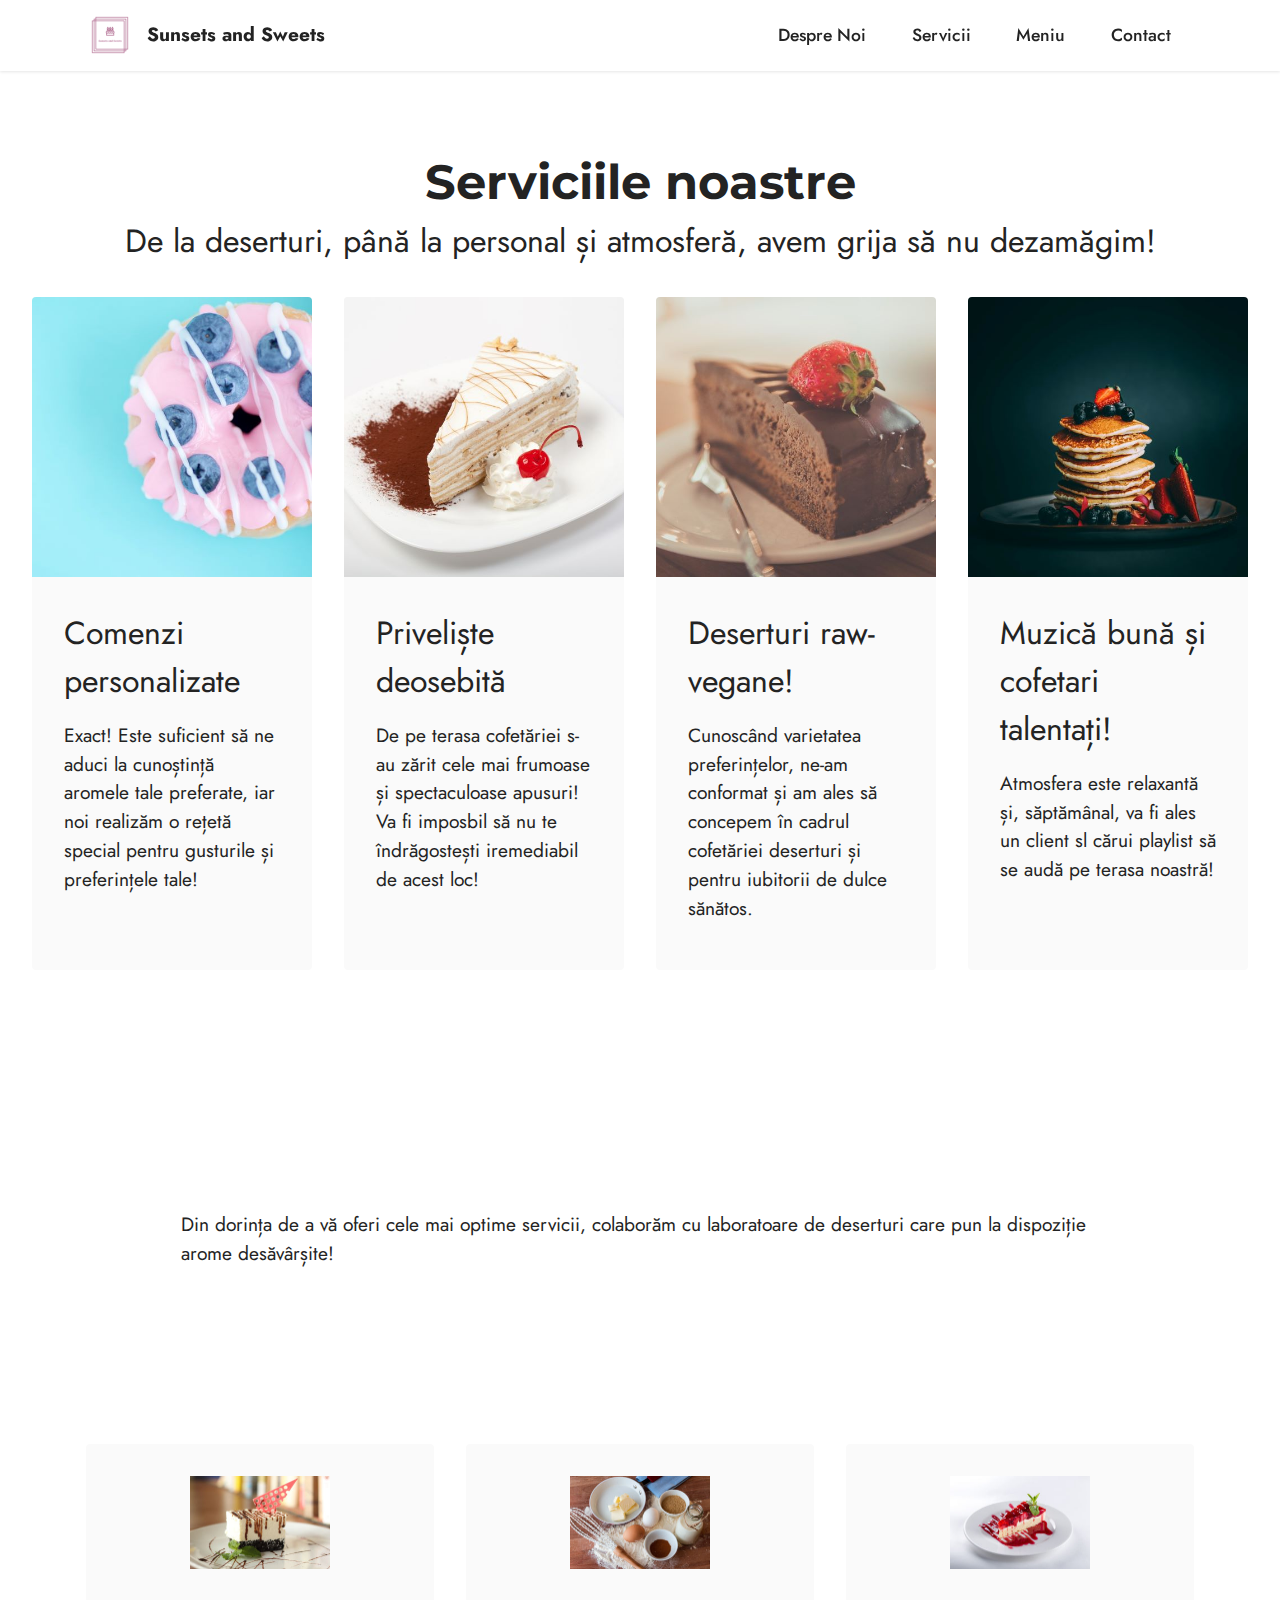
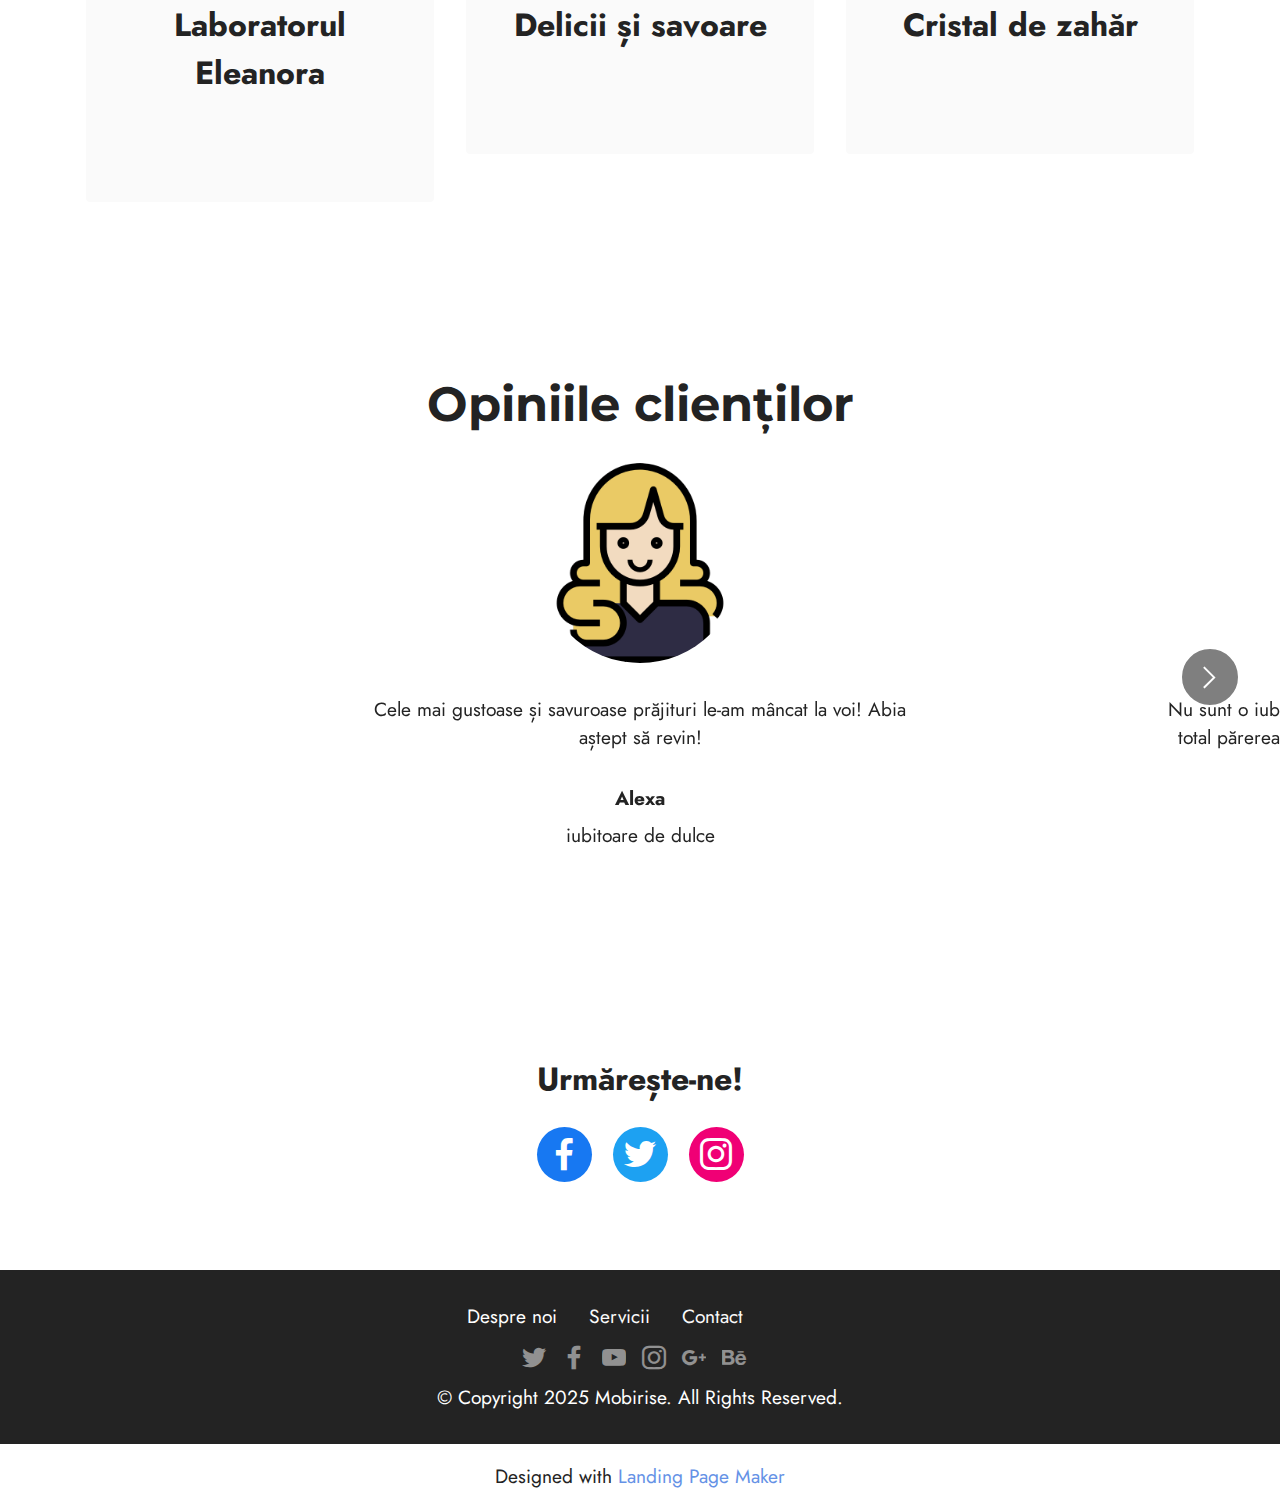
==== commit f4d1b7e2: "Add files via upload" ====
--- a/page1.html
+++ b/page1.html
@@ -1,5 +1,5 @@
 <!DOCTYPE html>
-<html lang="ro"  >
+<html  >
 <head>
   <!-- Site made with Mobirise Website Builder v5.7.4, https://mobirise.com -->
   <meta charset="UTF-8">
@@ -37,7 +37,7 @@
         <div class="container">
             <div class="navbar-brand">
                 <span class="navbar-logo">
-                    <a href="https://mobiri.se">
+                    <a href="index.html">
                         <img src="assets/images/logo1-96x96.png" alt="logo Sunsets and Sweets" style="height: 3rem;">
                     </a>
                 </span>
@@ -213,7 +213,7 @@
                         <div class="user">
                             <div class="user_image">
                                 <div class="item-wrapper position-relative">
-                                    <img src="assets/images/team3.jpg" alt="Mobirise Website Builder">
+                                    <img src="assets/images/woman-1-512x512.png" alt="persoană de sex femini, clientă" data-slide-to="0" data-bs-slide-to="0">
                                 </div>
                             </div>
                             <div class="user_text mb-4">
@@ -229,7 +229,7 @@
                         <div class="user">
                             <div class="user_image">
                                 <div class="item-wrapper position-relative">
-                                    <img src="assets/images/mbr-400x267.jpg" alt="o femeie cu o pălărie">
+                                    <img src="assets/images/woman-400x400.png" alt="persoană de sex feminin, clientă" data-slide-to="1" data-bs-slide-to="1">
                                 </div>
                             </div>
                             <div class="user_text mb-4">
@@ -243,7 +243,7 @@
                         <div class="user">
                             <div class="user_image">
                                 <div class="item-wrapper position-relative">
-                                    <img src="assets/images/mbr-400x380.png" alt="persoană de sex masculin, client" data-slide-to="2" data-bs-slide-to="3">
+                                    <img src="assets/images/young-man-400x400.png" alt="persoană de sex masculin, client" data-slide-to="2" data-bs-slide-to="2">
                                 </div>
                             </div>
                             <div class="user_text mb-4">
@@ -251,6 +251,19 @@
                             </div>
                             <div class="user_name mbr-fonts-style mb-2 display-7"><strong>Radu</strong></div>
                             <div class="user_desk mbr-fonts-style display-7">degustător de torturi</div>
+                        </div>
+                    </div><div class="embla__slide slider-image item" style="margin-left: 7rem; margin-right: 7rem;">
+                        <div class="user">
+                            <div class="user_image">
+                                <div class="item-wrapper position-relative">
+                                    <img src="assets/images/teenager-400x400.png" alt="o tânără adolescentă, clientă" data-slide-to="3" data-bs-slide-to="3">
+                                </div>
+                            </div>
+                            <div class="user_text mb-4">
+                                <p class="mbr-fonts-style display-7">Vin foarte des cu prietenii mei aici și ne simțim minunat! Dulciurile sunt foarte gustoase, eu pe cele raw-vegane le prefer și sunt mereu încântată de varietatea de arome!&nbsp;<br></p>
+                            </div>
+                            <div class="user_name mbr-fonts-style mb-2 display-7"><strong>Ana</strong></div>
+                            <div class="user_desk mbr-fonts-style display-7">studentă</div>
                         </div>
                     </div>
                     
@@ -366,7 +379,7 @@
             </div>
         </div>
     </div>
-</section><section class="display-7" style="padding: 0;align-items: center;justify-content: center;flex-wrap: wrap;    align-content: center;display: flex;position: relative;height: 4rem;"><a href="https://mobiri.se/2928227" style="flex: 1 1;height: 4rem;position: absolute;width: 100%;z-index: 1;"><img alt="" style="height: 4rem;" src="[data-uri]"></a><p style="margin: 0;text-align: center;" class="display-7">Created with &#8204;</p><a style="z-index:1" href="https://mobirise.com/html-builder.html">HTML Website Generator</a></section><script src="assets/bootstrap/js/bootstrap.bundle.min.js"></script>  <script src="assets/smoothscroll/smooth-scroll.js"></script>  <script src="assets/ytplayer/index.js"></script>  <script src="assets/embla/embla.min.js"></script>  <script src="assets/embla/script.js"></script>  <script src="assets/dropdown/js/navbar-dropdown.js"></script>  <script src="assets/theme/js/script.js"></script>  
+</section><section class="display-7" style="padding: 0;align-items: center;justify-content: center;flex-wrap: wrap;    align-content: center;display: flex;position: relative;height: 4rem;"><a href="https://mobiri.se/2928227" style="flex: 1 1;height: 4rem;position: absolute;width: 100%;z-index: 1;"><img alt="" style="height: 4rem;" src="[data-uri]"></a><p style="margin: 0;text-align: center;" class="display-7">Designed with &#8204;</p><a style="z-index:1" href="https://mobirise.com/builder/landing-page-builder.html">Landing Page Maker</a></section><script src="assets/bootstrap/js/bootstrap.bundle.min.js"></script>  <script src="assets/smoothscroll/smooth-scroll.js"></script>  <script src="assets/ytplayer/index.js"></script>  <script src="assets/embla/embla.min.js"></script>  <script src="assets/embla/script.js"></script>  <script src="assets/dropdown/js/navbar-dropdown.js"></script>  <script src="assets/theme/js/script.js"></script>  
   
   
 </body>
